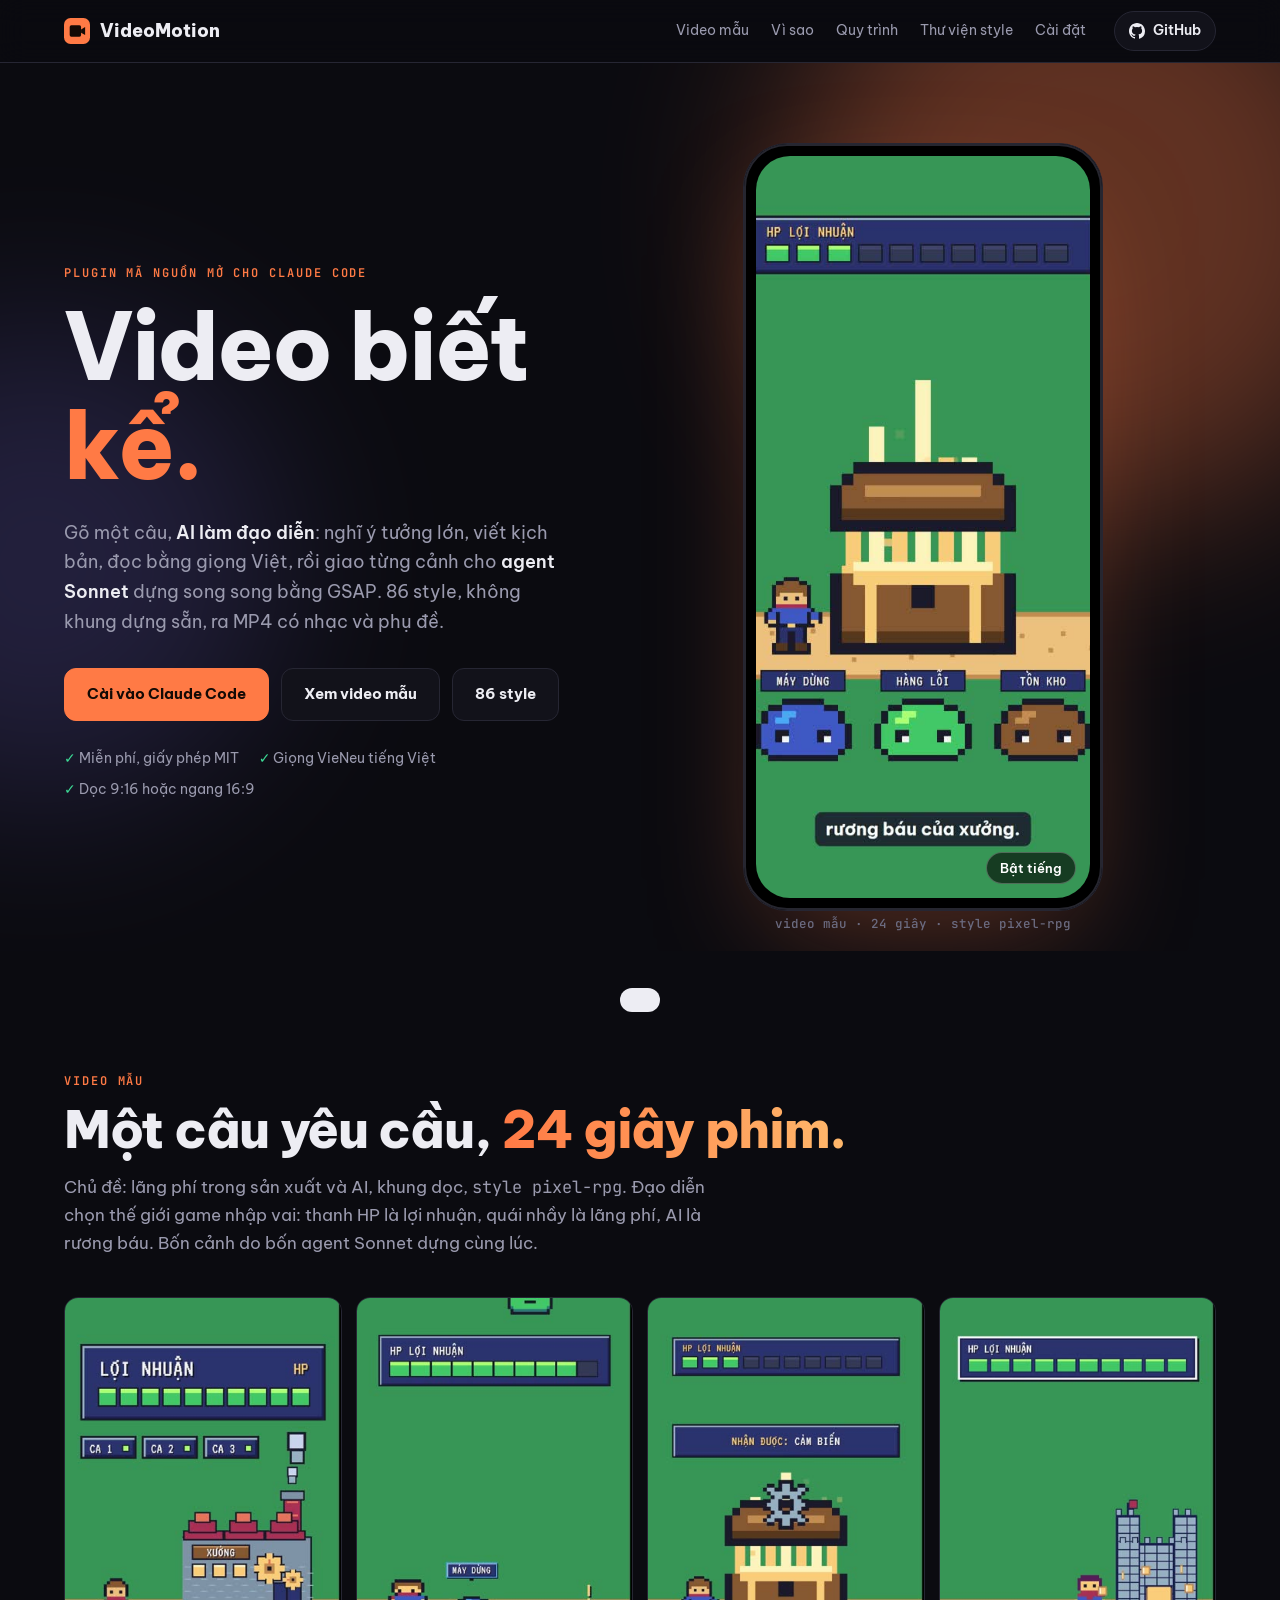
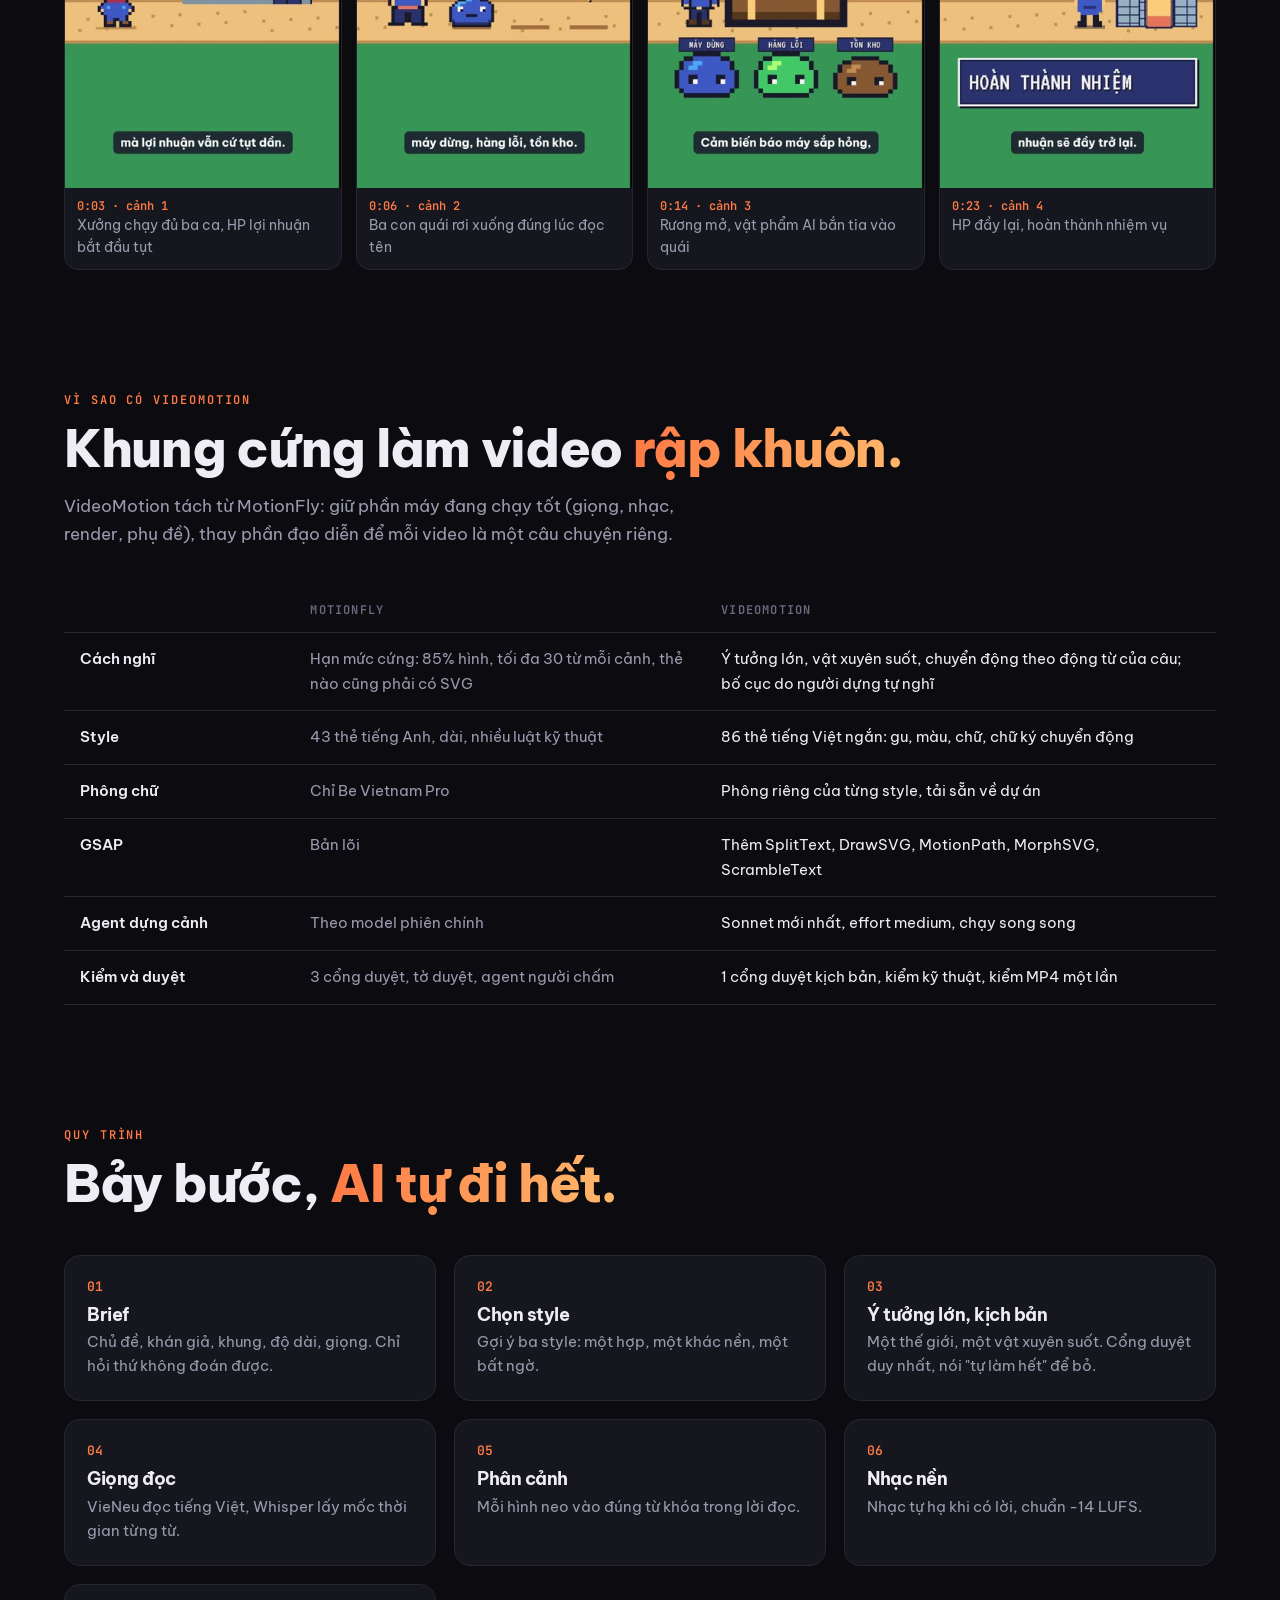
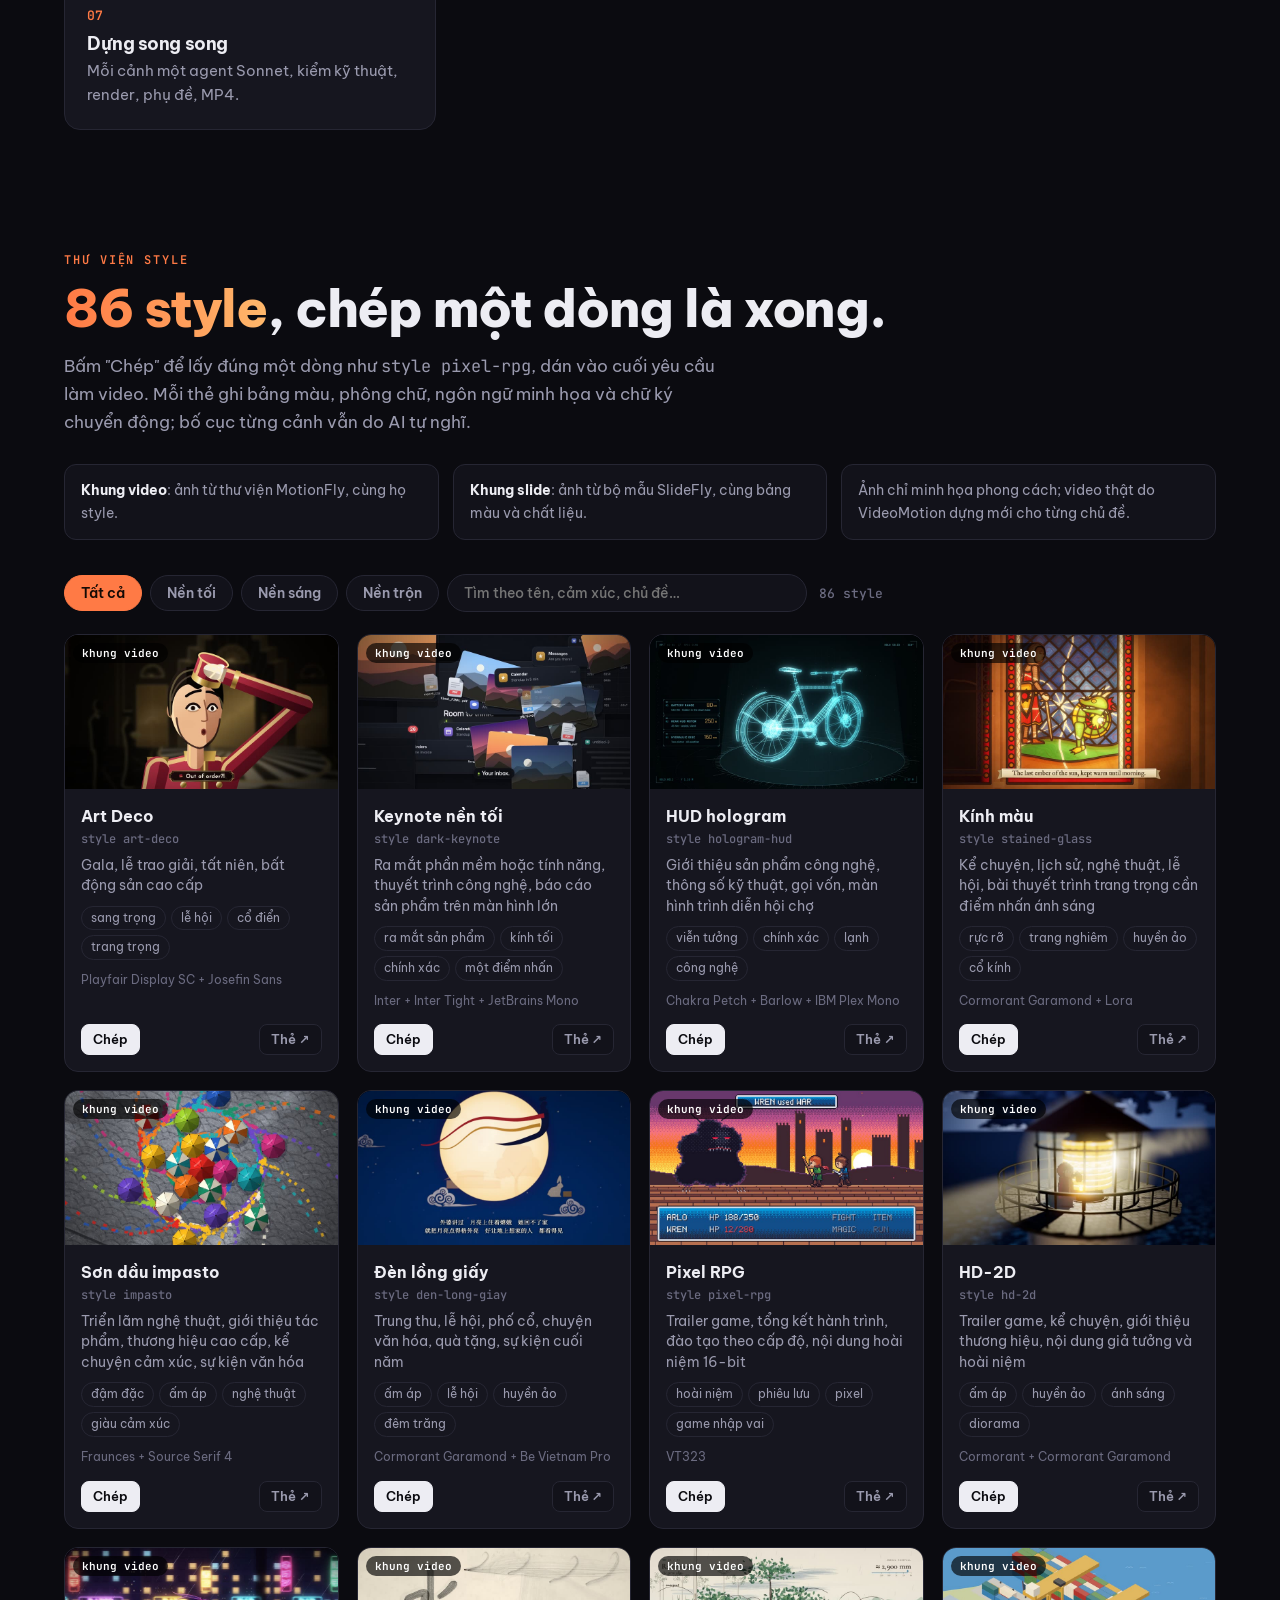
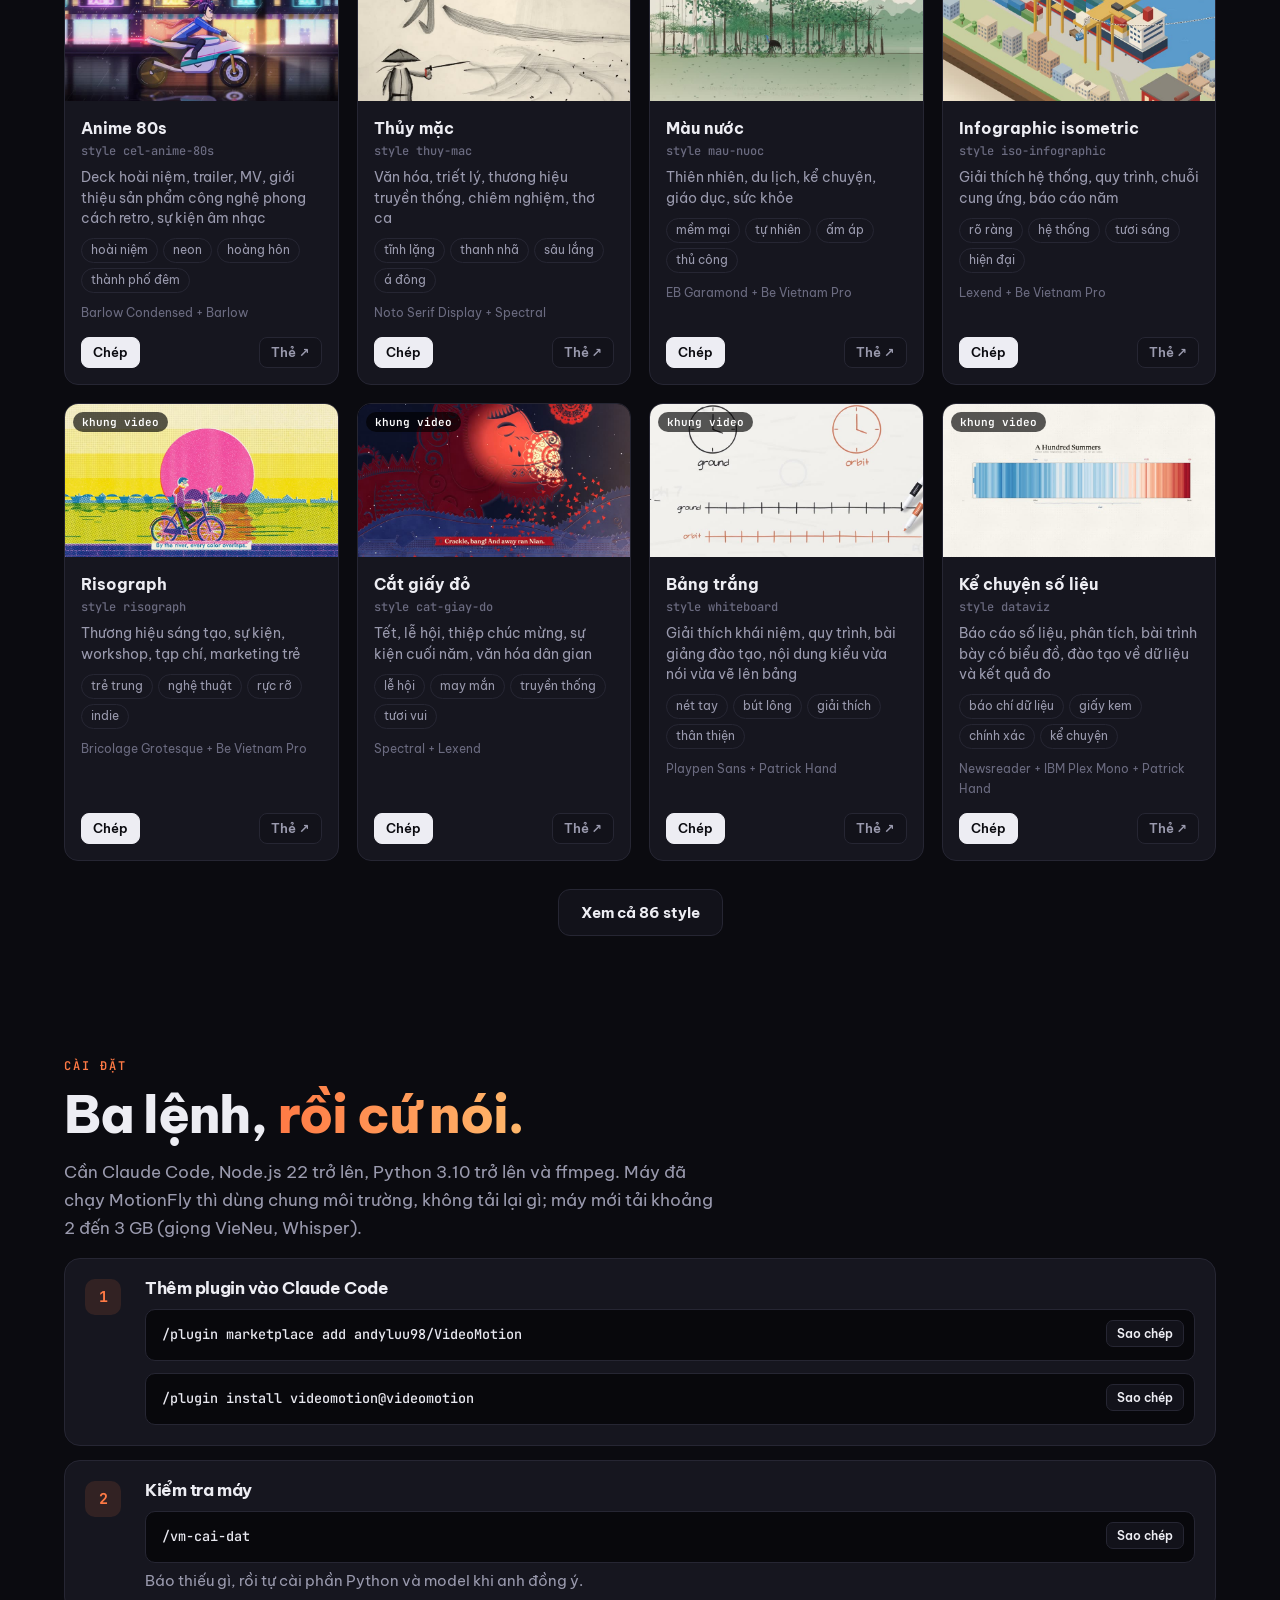
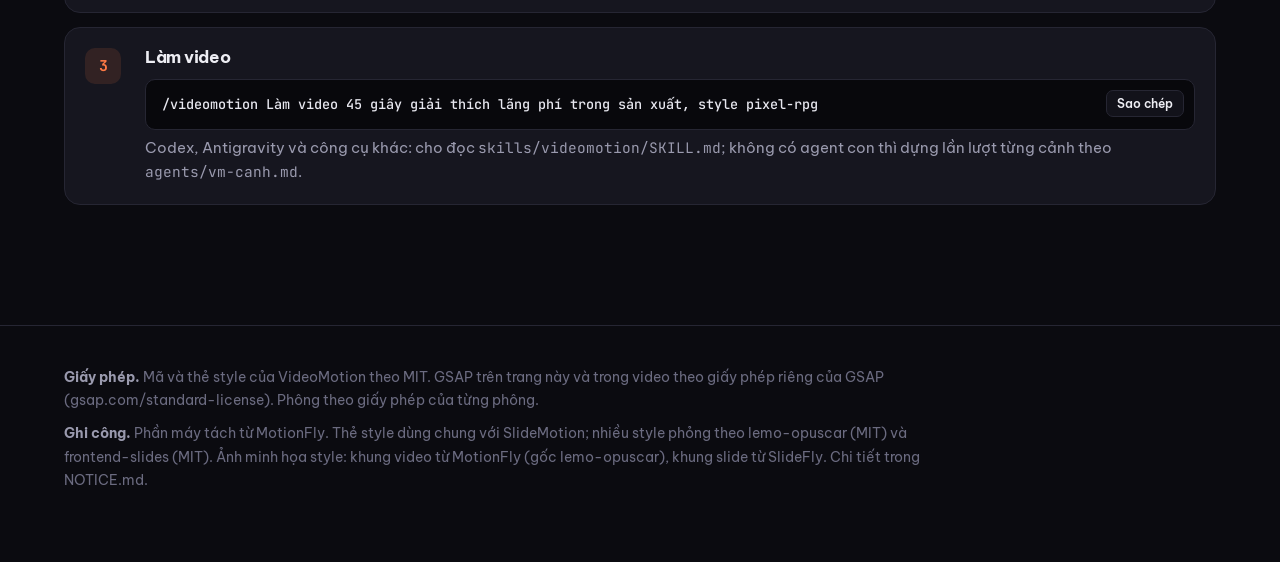
==== docs/index.html @ 75ac347d "Trang GitHub Pages: video mẫu, so sánh, quy trình, thư viện 86 style có ảnh minh họa và nút chép sty" ====
<!doctype html>
<html lang="vi">
<head>
<meta charset="utf-8">
<meta name="viewport" content="width=device-width,initial-scale=1">
<title>VideoMotion: video biết kể</title>
<meta name="description" content="Plugin Claude Code làm video tiếng Việt: AI làm đạo diễn, 86 style, agent Sonnet dựng từng cảnh song song bằng HyperFrames và GSAP. Không khung dựng sẵn.">
<meta property="og:image" content="https://andyluu98.github.io/VideoMotion/media/poster.jpg">
<link rel="icon" href="data:image/svg+xml,%3Csvg xmlns='http://www.w3.org/2000/svg' viewBox='0 0 32 32'%3E%3Crect width='32' height='32' rx='8' fill='%23FF7A45'/%3E%3Crect x='7' y='9' width='14' height='14' rx='2' fill='%23140A05'/%3E%3Cpath d='M21 14l5-3v10l-5-3z' fill='%23140A05'/%3E%3C/svg%3E">
<link rel="preconnect" href="https://fonts.googleapis.com"><link rel="preconnect" href="https://fonts.gstatic.com" crossorigin>
<link href="https://fonts.googleapis.com/css2?family=Be+Vietnam+Pro:wght@400;500;600;700;800&family=JetBrains+Mono:wght@500;600&display=swap" rel="stylesheet">
<link rel="stylesheet" href="site.css?v=1">
<link rel="stylesheet" href="gallery.css?v=1">
</head>
<body>
<nav><div class="wrap">
  <a class="logo" href="#"><svg viewBox="0 0 32 32"><rect width="32" height="32" rx="8" fill="#FF7A45"/><rect x="7" y="9" width="14" height="14" rx="2" fill="#140A05"/><path d="M21 14l5-3v10l-5-3z" fill="#140A05"/></svg>VideoMotion</a>
  <div class="links"><a href="#mau">Video mẫu</a><a href="#vi-sao">Vì sao</a><a href="#quy-trinh">Quy trình</a><a href="#style">Thư viện style</a><a href="#cai-dat">Cài đặt</a></div>
  <a class="gh" href="https://github.com/andyluu98/VideoMotion" target="_blank" rel="noopener"><svg width="16" height="16" viewBox="0 0 16 16" fill="currentColor"><path d="M8 0C3.58 0 0 3.58 0 8c0 3.54 2.29 6.53 5.47 7.59.4.07.55-.17.55-.38v-1.33c-2.23.48-2.7-1.07-2.7-1.07-.36-.92-.89-1.17-.89-1.17-.73-.5.06-.49.06-.49.8.06 1.23.83 1.23.83.72 1.22 1.87.87 2.33.66.07-.52.28-.87.5-1.07-1.78-.2-3.65-.89-3.65-3.95 0-.87.31-1.59.82-2.15-.08-.2-.36-1.02.08-2.12 0 0 .67-.21 2.2.82a7.6 7.6 0 0 1 4 0c1.53-1.04 2.2-.82 2.2-.82.44 1.1.16 1.92.08 2.12.51.56.82 1.27.82 2.15 0 3.07-1.87 3.75-3.65 3.95.29.25.54.73.54 1.48v2.2c0 .21.15.46.55.38A8 8 0 0 0 16 8c0-4.42-3.58-8-8-8z"/></svg>GitHub</a>
</div></nav>

<header class="hero">
  <div class="glow" style="width:620px;height:620px;right:-120px;top:-160px;background:#FF7A45"></div>
  <div class="glow" style="width:480px;height:480px;left:-200px;top:260px;background:#8B7CFF;opacity:.18"></div>
  <div class="wrap">
    <div>
      <p class="kick">Plugin mã nguồn mở cho Claude Code</p>
      <h1>Video biết <em>kể.</em></h1>
      <p class="lead">Gõ một câu, <b>AI làm đạo diễn</b>: nghĩ ý tưởng lớn, viết kịch bản, đọc bằng giọng Việt, rồi giao từng cảnh cho <b>agent Sonnet</b> dựng song song bằng GSAP. 86 style, không khung dựng sẵn, ra MP4 có nhạc và phụ đề.</p>
      <div class="cta"><a class="btn p" href="#cai-dat">Cài vào Claude Code</a><a class="btn" href="#mau">Xem video mẫu</a><a class="btn" href="#style">86 style</a></div>
      <div class="checks"><span>Miễn phí, giấy phép MIT</span><span>Giọng VieNeu tiếng Việt</span><span>Dọc 9:16 hoặc ngang 16:9</span></div>
    </div>
    <div class="phone">
      <video src="media/san-quai-lang-phi.mp4" poster="media/poster.jpg" autoplay muted loop playsinline preload="metadata"></video>
      <button type="button" class="snd">Bật tiếng</button>
      <p class="cap">video mẫu · 24 giây · style pixel-rpg</p>
    </div>
  </div>
</header>

<main class="wrap">
  <section id="mau">
    <p class="kick">Video mẫu</p>
    <h2>Một câu yêu cầu, <em>24 giây phim.</em></h2>
    <p class="sub">Chủ đề: lãng phí trong sản xuất và AI, khung dọc, <code>style pixel-rpg</code>. Đạo diễn chọn thế giới game nhập vai: thanh HP là lợi nhuận, quái nhầy là lãng phí, AI là rương báu. Bốn cảnh do bốn agent Sonnet dựng cùng lúc.</p>
    <div class="strip">
      <figure><img src="media/khung-3.0.jpg" alt="Cảnh 1: xưởng chạy ba ca" loading="lazy"><figcaption><b>0:03 · cảnh 1</b>Xưởng chạy đủ ba ca, HP lợi nhuận bắt đầu tụt</figcaption></figure>
      <figure><img src="media/khung-6.2.jpg" alt="Cảnh 2: quái lãng phí" loading="lazy"><figcaption><b>0:06 · cảnh 2</b>Ba con quái rơi xuống đúng lúc đọc tên</figcaption></figure>
      <figure><img src="media/khung-14.6.jpg" alt="Cảnh 3: rương báu AI" loading="lazy"><figcaption><b>0:14 · cảnh 3</b>Rương mở, vật phẩm AI bắn tia vào quái</figcaption></figure>
      <figure><img src="media/khung-23.5.jpg" alt="Cảnh 4: hoàn thành nhiệm vụ" loading="lazy"><figcaption><b>0:23 · cảnh 4</b>HP đầy lại, hoàn thành nhiệm vụ</figcaption></figure>
    </div>
  </section>

  <section id="vi-sao">
    <p class="kick">Vì sao có VideoMotion</p>
    <h2>Khung cứng làm video <em>rập khuôn.</em></h2>
    <p class="sub">VideoMotion tách từ MotionFly: giữ phần máy đang chạy tốt (giọng, nhạc, render, phụ đề), thay phần đạo diễn để mỗi video là một câu chuyện riêng.</p>
    <div class="tw"><table class="cmp">
      <tr><th></th><th>MotionFly</th><th>VideoMotion</th></tr>
      <tr><td>Cách nghĩ</td><td>Hạn mức cứng: 85% hình, tối đa 30 từ mỗi cảnh, thẻ nào cũng phải có SVG</td><td>Ý tưởng lớn, vật xuyên suốt, chuyển động theo động từ của câu; bố cục do người dựng tự nghĩ</td></tr>
      <tr><td>Style</td><td>43 thẻ tiếng Anh, dài, nhiều luật kỹ thuật</td><td>86 thẻ tiếng Việt ngắn: gu, màu, chữ, chữ ký chuyển động</td></tr>
      <tr><td>Phông chữ</td><td>Chỉ Be Vietnam Pro</td><td>Phông riêng của từng style, tải sẵn về dự án</td></tr>
      <tr><td>GSAP</td><td>Bản lõi</td><td>Thêm SplitText, DrawSVG, MotionPath, MorphSVG, ScrambleText</td></tr>
      <tr><td>Agent dựng cảnh</td><td>Theo model phiên chính</td><td>Sonnet mới nhất, effort medium, chạy song song</td></tr>
      <tr><td>Kiểm và duyệt</td><td>3 cổng duyệt, tờ duyệt, agent người chấm</td><td>1 cổng duyệt kịch bản, kiểm kỹ thuật, kiểm MP4 một lần</td></tr>
    </table></div>
  </section>

  <section id="quy-trinh">
    <p class="kick">Quy trình</p>
    <h2>Bảy bước, <em>AI tự đi hết.</em></h2>
    <div class="steps">
      <div class="step"><h3>Brief</h3><p>Chủ đề, khán giả, khung, độ dài, giọng. Chỉ hỏi thứ không đoán được.</p></div>
      <div class="step"><h3>Chọn style</h3><p>Gợi ý ba style: một hợp, một khác nền, một bất ngờ.</p></div>
      <div class="step"><h3>Ý tưởng lớn, kịch bản</h3><p>Một thế giới, một vật xuyên suốt. Cổng duyệt duy nhất, nói "tự làm hết" để bỏ.</p></div>
      <div class="step"><h3>Giọng đọc</h3><p>VieNeu đọc tiếng Việt, Whisper lấy mốc thời gian từng từ.</p></div>
      <div class="step"><h3>Phân cảnh</h3><p>Mỗi hình neo vào đúng từ khóa trong lời đọc.</p></div>
      <div class="step"><h3>Nhạc nền</h3><p>Nhạc tự hạ khi có lời, chuẩn -14 LUFS.</p></div>
      <div class="step"><h3>Dựng song song</h3><p>Mỗi cảnh một agent Sonnet, kiểm kỹ thuật, render, phụ đề, MP4.</p></div>
    </div>
  </section>

  <section id="style">
    <p class="kick">Thư viện style</p>
    <h2><em>86 style</em>, chép một dòng là xong.</h2>
    <p class="sub">Bấm "Chép" để lấy đúng một dòng như <code>style pixel-rpg</code>, dán vào cuối yêu cầu làm video. Mỗi thẻ ghi bảng màu, phông chữ, ngôn ngữ minh họa và chữ ký chuyển động; bố cục từng cảnh vẫn do AI tự nghĩ.</p>
    <div class="how"><div><b>Khung video</b>: ảnh từ thư viện MotionFly, cùng họ style.</div><div><b>Khung slide</b>: ảnh từ bộ mẫu SlideFly, cùng bảng màu và chất liệu.</div><div>Ảnh chỉ minh họa phong cách; video thật do VideoMotion dựng mới cho từng chủ đề.</div></div>
    <div class="filters"><span id="fb"></span><input id="q" type="search" placeholder="Tìm theo tên, cảm xúc, chủ đề…" aria-label="Tìm style"><span class="cnt" id="cnt"></span></div>
    <div class="gal" id="gal"></div>
    <div class="more" id="more"><button type="button" class="btn">Xem cả 86 style</button></div>
  </section>

  <section id="cai-dat">
    <p class="kick">Cài đặt</p>
    <h2>Ba lệnh, <em>rồi cứ nói.</em></h2>
    <p class="sub">Cần Claude Code, Node.js 22 trở lên, Python 3.10 trở lên và ffmpeg. Máy đã chạy MotionFly thì dùng chung môi trường, không tải lại gì; máy mới tải khoảng 2 đến 3 GB (giọng VieNeu, Whisper).</p>
    <div class="inst">
      <div class="i"><span class="n">1</span><div><h3>Thêm plugin vào Claude Code</h3>
        <div class="cmd">/plugin marketplace add andyluu98/VideoMotion</div>
        <div class="cmd">/plugin install videomotion@videomotion</div></div></div>
      <div class="i"><span class="n">2</span><div><h3>Kiểm tra máy</h3>
        <div class="cmd">/vm-cai-dat</div>
        <p>Báo thiếu gì, rồi tự cài phần Python và model khi anh đồng ý.</p></div></div>
      <div class="i"><span class="n">3</span><div><h3>Làm video</h3>
        <div class="cmd">/videomotion Làm video 45 giây giải thích lãng phí trong sản xuất, style pixel-rpg</div>
        <p>Codex, Antigravity và công cụ khác: cho đọc <code>skills/videomotion/SKILL.md</code>; không có agent con thì dựng lần lượt từng cảnh theo <code>agents/vm-canh.md</code>.</p></div></div>
    </div>
  </section>
</main>

<footer><div class="wrap">
  <p><b>Giấy phép.</b> Mã và thẻ style của VideoMotion theo MIT. GSAP trên trang này và trong video theo giấy phép riêng của GSAP (gsap.com/standard-license). Phông theo giấy phép của từng phông.</p>
  <p><b>Ghi công.</b> Phần máy tách từ MotionFly. Thẻ style dùng chung với SlideMotion; nhiều style phỏng theo lemo-opuscar (MIT) và frontend-slides (MIT). Ảnh minh họa style: khung video từ MotionFly (gốc lemo-opuscar), khung slide từ SlideFly. Chi tiết trong NOTICE.md.</p>
</div></footer>

<script src="styles.js?v=1"></script>
<script src="assets/gsap.min.js"></script>
<script src="assets/SplitText.min.js"></script>
<script src="assets/ScrambleTextPlugin.min.js"></script>
<script src="site.js?v=1"></script>
<script src="gallery.js?v=1"></script>
</body>
</html>
---- docs/site.css ----
/* SlideMotion landing: nền tối, một màu nhấn cam lửa, chữ Be Vietnam Pro */
:root{--bg:#0B0B10;--bg2:#12121A;--card:#16161F;--line:#262633;--fg:#EDEDF3;--mut:#9A9AAE;--dim:#6B6B80;--ac:#FF7A45;--ac2:#FFB86B;--vi:#8B7CFF;--ok:#3DDC97;--r:16px;--mono:'JetBrains Mono',monospace;--sans:'Be Vietnam Pro',system-ui,sans-serif}
*{box-sizing:border-box}
html{scroll-behavior:smooth;background:var(--bg)}
body{margin:0;background:var(--bg);color:var(--fg);font:400 16px/1.65 var(--sans);overflow-x:hidden;-webkit-font-smoothing:antialiased}
a{color:inherit;text-decoration:none}
code,pre{font-family:var(--mono)}
.wrap{max-width:1200px;margin:0 auto;padding:0 24px}
.kick{font:600 12px var(--mono);letter-spacing:.16em;text-transform:uppercase;color:var(--ac)}
h1,h2,h3{margin:0;letter-spacing:-.025em;line-height:1.08}
h2{font-size:clamp(32px,4.6vw,52px);font-weight:800;margin-top:12px}
h1 em{font-style:normal;color:var(--ac)}
h2 em{font-style:normal;background:linear-gradient(90deg,var(--ac),var(--ac2));-webkit-background-clip:text;background-clip:text;color:transparent}
.sub{color:var(--mut);max-width:660px;margin:16px 0 0;font-size:17px}
section{padding:110px 0 0}
.glow{position:absolute;pointer-events:none;border-radius:50%;filter:blur(90px);opacity:.35}
/* nav */
nav{position:sticky;top:0;z-index:20;background:rgba(11,11,16,.72);backdrop-filter:blur(14px);border-bottom:1px solid var(--line)}
nav .wrap{display:flex;align-items:center;gap:28px;height:62px}
.logo{display:flex;align-items:center;gap:10px;font-weight:800;font-size:18px}
.logo svg{width:26px;height:26px}
nav .links{display:flex;gap:22px;margin-left:auto;font-size:14px;color:var(--mut)}
nav .links a:hover{color:var(--fg)}
.gh{display:flex;align-items:center;gap:8px;padding:7px 14px;border:1px solid var(--line);border-radius:999px;font-size:14px;font-weight:600;background:var(--bg2)}
.gh:hover{border-color:var(--mut)}
/* hero */
.hero{position:relative;padding:80px 0 40px;overflow:hidden}
.hero .wrap{display:grid;grid-template-columns:1fr 1.15fr;gap:56px;align-items:center;position:relative}
h1{font-size:clamp(52px,7.4vw,92px);font-weight:800;margin-top:16px}
.lead{color:var(--mut);font-size:18px;margin:22px 0 0;max-width:520px}
.lead b{color:var(--fg);font-weight:600}
.cta{display:flex;flex-wrap:wrap;gap:12px;margin-top:32px}
.btn{color:var(--fg);font-family:var(--sans);cursor:pointer;display:inline-flex;align-items:center;gap:8px;padding:13px 22px;border-radius:12px;font-weight:700;font-size:15px;border:1px solid var(--line);background:var(--bg2);transition:transform .15s,border-color .15s,background .15s}
.btn:hover{transform:translateY(-2px);border-color:var(--mut)}
.btn.p{background:var(--ac);border-color:var(--ac);color:#140A05}
.btn.p:hover{background:#FF8C5C}
.checks{display:flex;flex-wrap:wrap;gap:8px 20px;margin-top:26px;font-size:14px;color:var(--mut)}
.checks span::before{content:"✓ ";color:var(--ok);font-weight:700}
/* điện thoại chiếu video mẫu */
.phone{justify-self:center;width:min(360px,80vw);aspect-ratio:9/19.2;border-radius:44px;background:#000;padding:12px;border:1px solid var(--line);box-shadow:0 40px 120px -30px rgba(255,122,69,.35),inset 0 0 0 2px #26262f;position:relative}
.phone video{width:100%;height:100%;object-fit:cover;border-radius:34px;display:block;background:#111}
.phone .snd{position:absolute;right:26px;bottom:26px;font:600 13px var(--sans);color:#fff;background:rgba(0,0,0,.6);border:1px solid rgba(255,255,255,.25);border-radius:999px;padding:7px 13px;cursor:pointer}
.phone .cap{position:absolute;left:0;right:0;bottom:-34px;text-align:center;font:500 12.5px var(--mono);color:var(--dim)}
.strip{display:grid;grid-template-columns:repeat(4,1fr);gap:14px;margin-top:40px}
.strip figure{margin:0;background:var(--card);border:1px solid var(--line);border-radius:14px;overflow:hidden}
.strip img{display:block;width:100%;aspect-ratio:9/16;object-fit:cover}
.strip figcaption{padding:10px 12px;font-size:13.5px;color:var(--mut)}
.strip figcaption b{color:var(--ac);font:600 12px var(--mono);display:block}
.cmp{width:100%;border-collapse:collapse;margin-top:40px;font-size:15px}
.cmp th,.cmp td{text-align:left;padding:14px 16px;border-bottom:1px solid var(--line);vertical-align:top}
.cmp th{font:600 12px var(--mono);letter-spacing:.1em;text-transform:uppercase;color:var(--dim)}
.cmp td:first-child{color:var(--fg);font-weight:600;width:20%}
.cmp td:nth-child(2){color:var(--mut)}
.cmp td:nth-child(3){color:var(--fg)}
.cmp tr:hover td{background:rgba(255,255,255,.02)}
.tw{overflow-x:auto}
/* so sánh */
.vs{display:grid;grid-template-columns:1fr 1fr;gap:20px;margin-top:44px}
.box{background:var(--card);border:1px solid var(--line);border-radius:var(--r);padding:26px}
.box h3{font-size:20px;font-weight:700}
.box ul{margin:14px 0 0;padding:0;list-style:none;color:var(--mut)}
.box li{padding:7px 0 7px 26px;position:relative;border-top:1px solid var(--line)}
.box li::before{content:"✕";position:absolute;left:2px;color:#E5484D;font-weight:700}
.box.good{border-color:rgba(255,122,69,.45);background:linear-gradient(180deg,rgba(255,122,69,.08),var(--card) 60%)}
.box.good li::before{content:"✓";color:var(--ok)}
.minis{display:grid;grid-template-columns:repeat(3,1fr);gap:8px;margin-top:18px}
.minis div{aspect-ratio:16/9;border-radius:6px;background:#22222D;position:relative;overflow:hidden}
.minis.same div::before{content:"";position:absolute;left:10%;top:16%;width:46%;height:10%;background:#3a3a48;border-radius:2px;box-shadow:0 14px 0 -2px #2f2f3c,0 24px 0 -2px #2f2f3c,0 34px 0 -2px #2f2f3c}
.minis.same div::after{content:"";position:absolute;right:10%;top:22%;width:26%;height:52%;background:#33333f;border-radius:3px}
.minis.diff img{width:100%;height:100%;object-fit:cover;display:block}
/* demo */
.demos{display:grid;grid-template-columns:repeat(3,1fr);gap:22px;margin-top:44px}
.demo{background:var(--card);border:1px solid var(--line);border-radius:var(--r);overflow:hidden;transition:transform .2s,border-color .2s}
.demo:hover{transform:translateY(-4px);border-color:var(--ac)}
.demo .bar{display:flex;gap:6px;padding:10px 12px;border-bottom:1px solid var(--line)}
.demo .bar i{width:9px;height:9px;border-radius:50%;background:#33333f}
.demo img{display:block;width:100%;aspect-ratio:16/9;object-fit:cover;background:#000}
.demo .d{padding:16px 18px 20px}
.demo h3{font-size:18px}
.demo p{color:var(--mut);font-size:14.5px;margin:8px 0 0}
.demo .go{display:inline-block;margin-top:12px;color:var(--ac);font-weight:600;font-size:14px}
/* quy trình */
.steps{display:grid;grid-template-columns:repeat(3,1fr);gap:18px;margin-top:44px;counter-reset:s}
.step{background:var(--card);border:1px solid var(--line);border-radius:var(--r);padding:22px;counter-increment:s;position:relative}
.step::before{content:"0" counter(s);font:600 13px var(--mono);color:var(--ac);display:block;margin-bottom:10px}
.step h3{font-size:18px}
.step p{color:var(--mut);font-size:14.5px;margin:6px 0 0}
/* chế độ */
.tabs{display:flex;gap:8px;margin-top:36px;flex-wrap:wrap}
.tabs button{font:600 14px var(--sans);color:var(--mut);background:var(--bg2);border:1px solid var(--line);border-radius:999px;padding:9px 18px;cursor:pointer}
.tabs button.on{color:#140A05;background:var(--ac);border-color:var(--ac)}
.mode{display:none;grid-template-columns:1.1fr 1fr;gap:30px;margin-top:20px;background:var(--card);border:1px solid var(--line);border-radius:var(--r);padding:28px}
.mode.on{display:grid}
.mode h3{font-size:24px}
.mode p{color:var(--mut)}
.mode ul{margin:0;padding:0;list-style:none}
.mode li{padding:9px 0;border-top:1px solid var(--line);color:var(--fg);font-size:15px}
.mode li b{color:var(--ac);font-family:var(--mono);font-weight:500;margin-right:10px}
/* cài đặt */
.os{display:flex;gap:6px;margin-top:30px}
.os button{font:600 13px var(--sans);color:var(--mut);background:transparent;border:1px solid var(--line);border-radius:8px;padding:7px 14px;cursor:pointer}
.os button.on{color:var(--fg);background:var(--bg2);border-color:var(--mut)}
.inst{display:grid;gap:14px;margin-top:16px}
.inst .i{display:grid;grid-template-columns:44px 1fr;gap:16px;background:var(--card);border:1px solid var(--line);border-radius:var(--r);padding:20px}
.inst .n{width:36px;height:36px;border-radius:10px;background:rgba(255,122,69,.12);color:var(--ac);display:grid;place-items:center;font:700 15px var(--mono)}
.inst h3{font-size:17px}
.inst p{color:var(--mut);font-size:14.5px;margin:6px 0 0}
.cmd{position:relative;margin-top:12px;background:#08080C;border:1px solid var(--line);border-radius:10px;padding:14px 92px 14px 16px;font:500 13.5px/1.6 var(--mono);color:#E8E8F0;white-space:pre-wrap;word-break:break-all}
.cmd .cp{position:absolute;right:10px;top:10px;font:600 12px var(--sans);background:var(--bg2);color:var(--fg);border:1px solid var(--line);border-radius:7px;padding:5px 10px;cursor:pointer}
[data-os="win"] .mac,[data-os="mac"] .win{display:none}
footer{margin-top:120px;border-top:1px solid var(--line);padding:40px 0 60px;color:var(--dim);font-size:14px}
footer p{margin:0 0 10px;max-width:880px}
footer b{color:var(--mut)}
.toast{position:fixed;left:50%;bottom:28px;transform:translate(-50%,140px);background:var(--fg);color:var(--bg);padding:12px 20px;border-radius:12px;font-weight:600;font-size:14.5px;transition:transform .3s;z-index:50;max-width:90vw}
.toast.on{transform:translate(-50%,0)}
.rv{opacity:0;transform:translateY(24px)}
.seek .rv{opacity:1!important;transform:none!important}
.hero .wrap>*,.vs>*,.mode>*,.inst .i>*{min-width:0}
@media (max-width:960px){.strip{grid-template-columns:1fr 1fr}.hero .wrap,.vs,.mode{grid-template-columns:minmax(0,1fr)}.demos,.steps{grid-template-columns:1fr 1fr}nav .links{display:none}}
@media (max-width:620px){.demos,.steps{grid-template-columns:1fr}section{padding-top:80px}}
@media (prefers-reduced-motion:reduce){.rv{opacity:1;transform:none}}
---- docs/gallery.css ----
/* thư viện style: thẻ có ảnh slide mẫu, rê chuột đổi ảnh thứ hai */
.filters{display:flex;flex-wrap:wrap;align-items:center;gap:8px;margin-top:34px}
.filters button{font:600 13.5px var(--sans);color:var(--mut);background:var(--bg2);border:1px solid var(--line);border-radius:999px;padding:8px 16px;cursor:pointer}
.filters button.on{color:#140A05;background:var(--ac);border-color:var(--ac)}
.filters input{flex:1;min-width:220px;max-width:360px;font:500 14px var(--sans);color:var(--fg);background:var(--bg2);border:1px solid var(--line);border-radius:999px;padding:9px 16px;outline:none}
.filters input:focus{border-color:var(--ac)}
.filters .cnt{font:500 13px var(--mono);color:var(--dim);margin-left:4px}
.gal{display:grid;grid-template-columns:repeat(4,1fr);gap:18px;margin-top:22px}
.st{background:var(--card);border:1px solid var(--line);border-radius:14px;overflow:hidden;display:flex;flex-direction:column;transition:transform .2s,border-color .2s}
.st:hover{transform:translateY(-3px);border-color:#3c3c4e}
.st .th{position:relative;display:block;aspect-ratio:16/9;background:#000;overflow:hidden}
.st .th img{position:absolute;inset:0;width:100%;height:100%;object-fit:cover;transition:opacity .35s,transform .6s}
.st .th img.alt{opacity:0}
.st:hover .th img.alt{opacity:1}
.st:hover .th img{transform:scale(1.03)}
.st .th .play{position:absolute;right:8px;bottom:8px;font:600 11px var(--sans);background:rgba(0,0,0,.65);color:#fff;padding:4px 9px;border-radius:999px;opacity:0;transition:opacity .2s}
.st:hover .th .play{opacity:1}
.st .b{padding:14px 16px 16px;display:flex;flex-direction:column;flex:1}
.st .n{font-weight:700;font-size:16px}
.st .n small{color:var(--dim);font-weight:500;margin-right:6px}
.st .s{font:500 12px var(--mono);color:var(--dim);margin-top:2px}
.st .md{font-size:13.5px;color:var(--mut);margin-top:8px;line-height:1.5}
.st .tg{display:flex;flex-wrap:wrap;gap:5px;margin-top:10px}
.st .tg span{font-size:11.5px;color:var(--mut);border:1px solid var(--line);border-radius:999px;padding:2px 9px}
.st .f{font-size:12px;color:var(--dim);margin-top:10px}
.st .act{display:flex;gap:6px;margin-top:auto;padding-top:14px}
.st .act button,.st .act a{font:600 12.5px var(--sans);padding:7px 11px;border:1px solid var(--line);border-radius:8px;background:var(--bg2);color:var(--fg);cursor:pointer;line-height:1.2}
.st .act button.p{background:var(--fg);color:var(--bg);border-color:var(--fg)}
.st .act button:hover,.st .act a:hover{border-color:var(--ac)}
.st .act a{margin-left:auto;color:var(--mut)}
.more{display:flex;justify-content:center;margin-top:28px}
.how{display:grid;grid-template-columns:repeat(3,1fr);gap:14px;margin-top:28px}
.how div{background:var(--bg2);border:1px solid var(--line);border-radius:12px;padding:14px 16px;font-size:14px;color:var(--mut)}
.how b{color:var(--fg)}
@media (max-width:1100px){.gal{grid-template-columns:repeat(3,1fr)}}
@media (max-width:820px){.gal,.how{grid-template-columns:1fr 1fr}}
@media (max-width:560px){.gal,.how{grid-template-columns:1fr}}
.st .th .src{position:absolute;left:8px;top:8px;font:600 11px var(--mono);background:rgba(0,0,0,.65);color:#fff;padding:3px 9px;border-radius:999px}
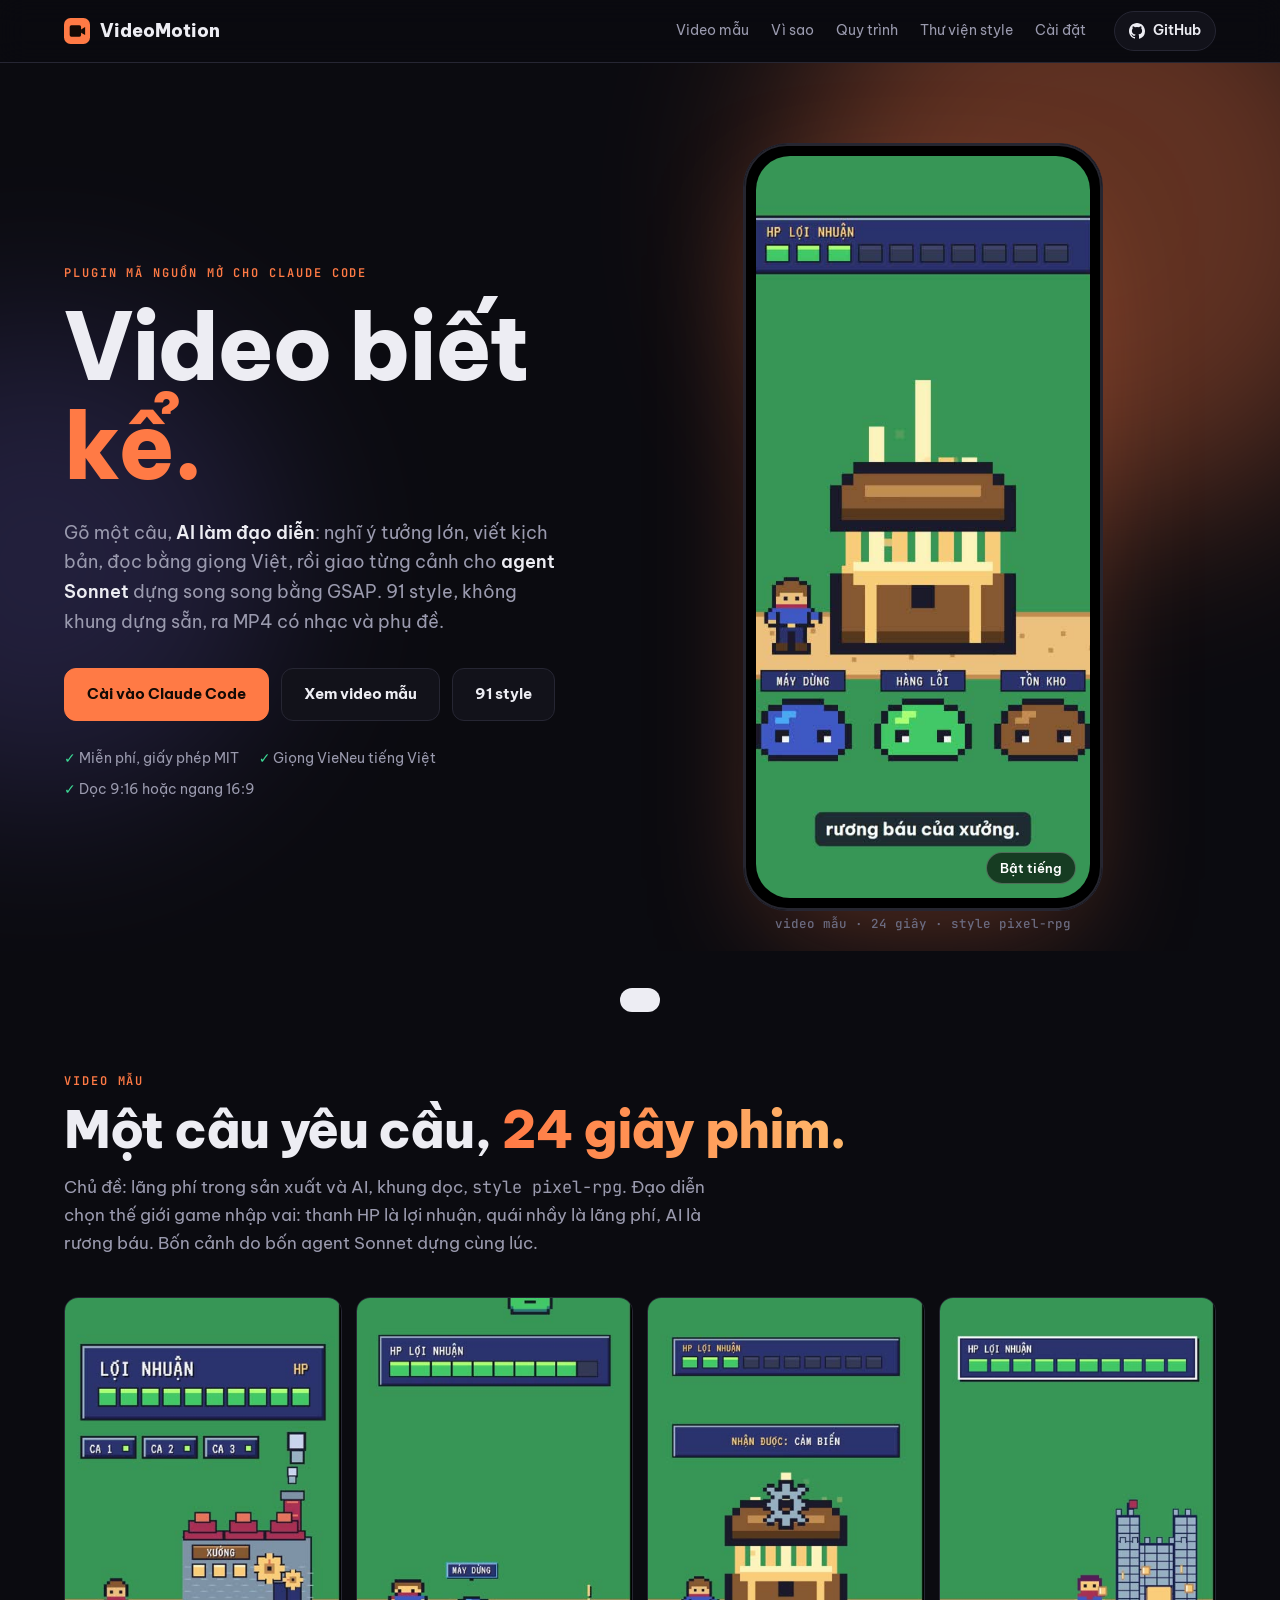
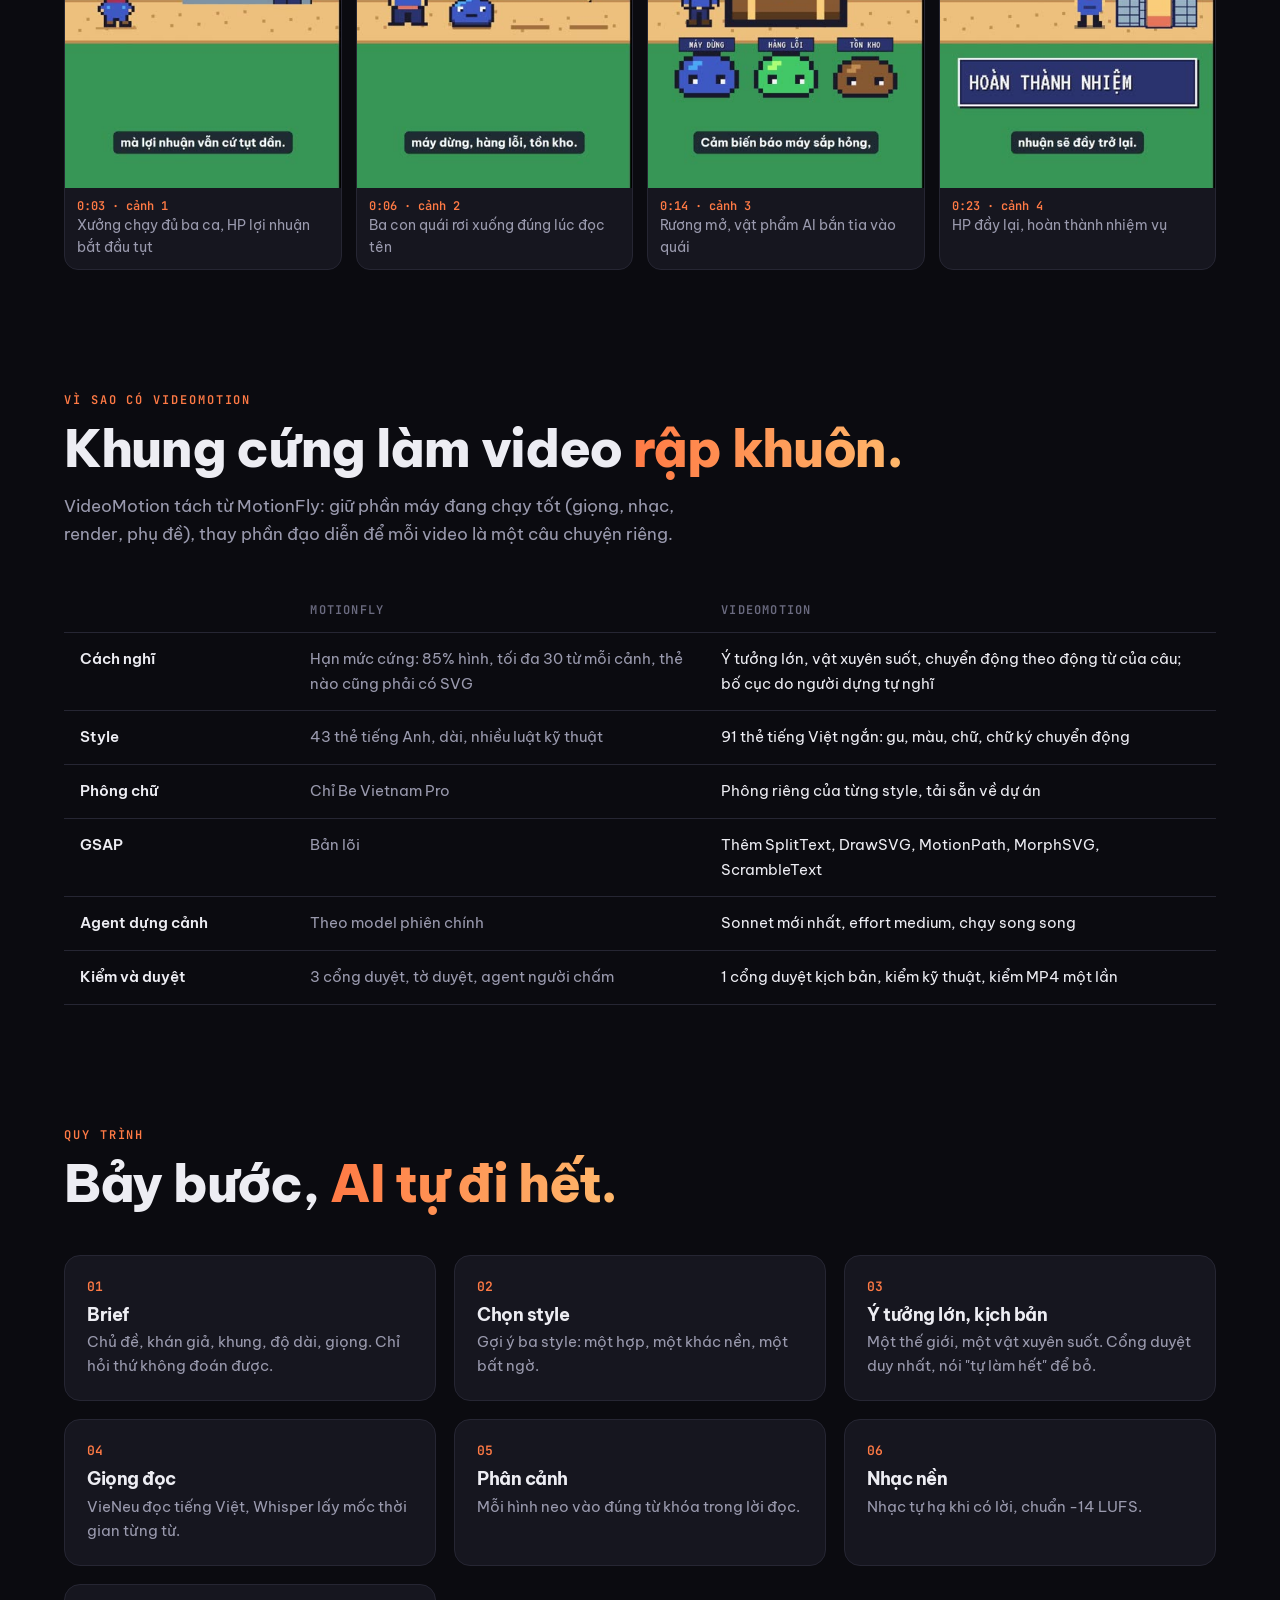
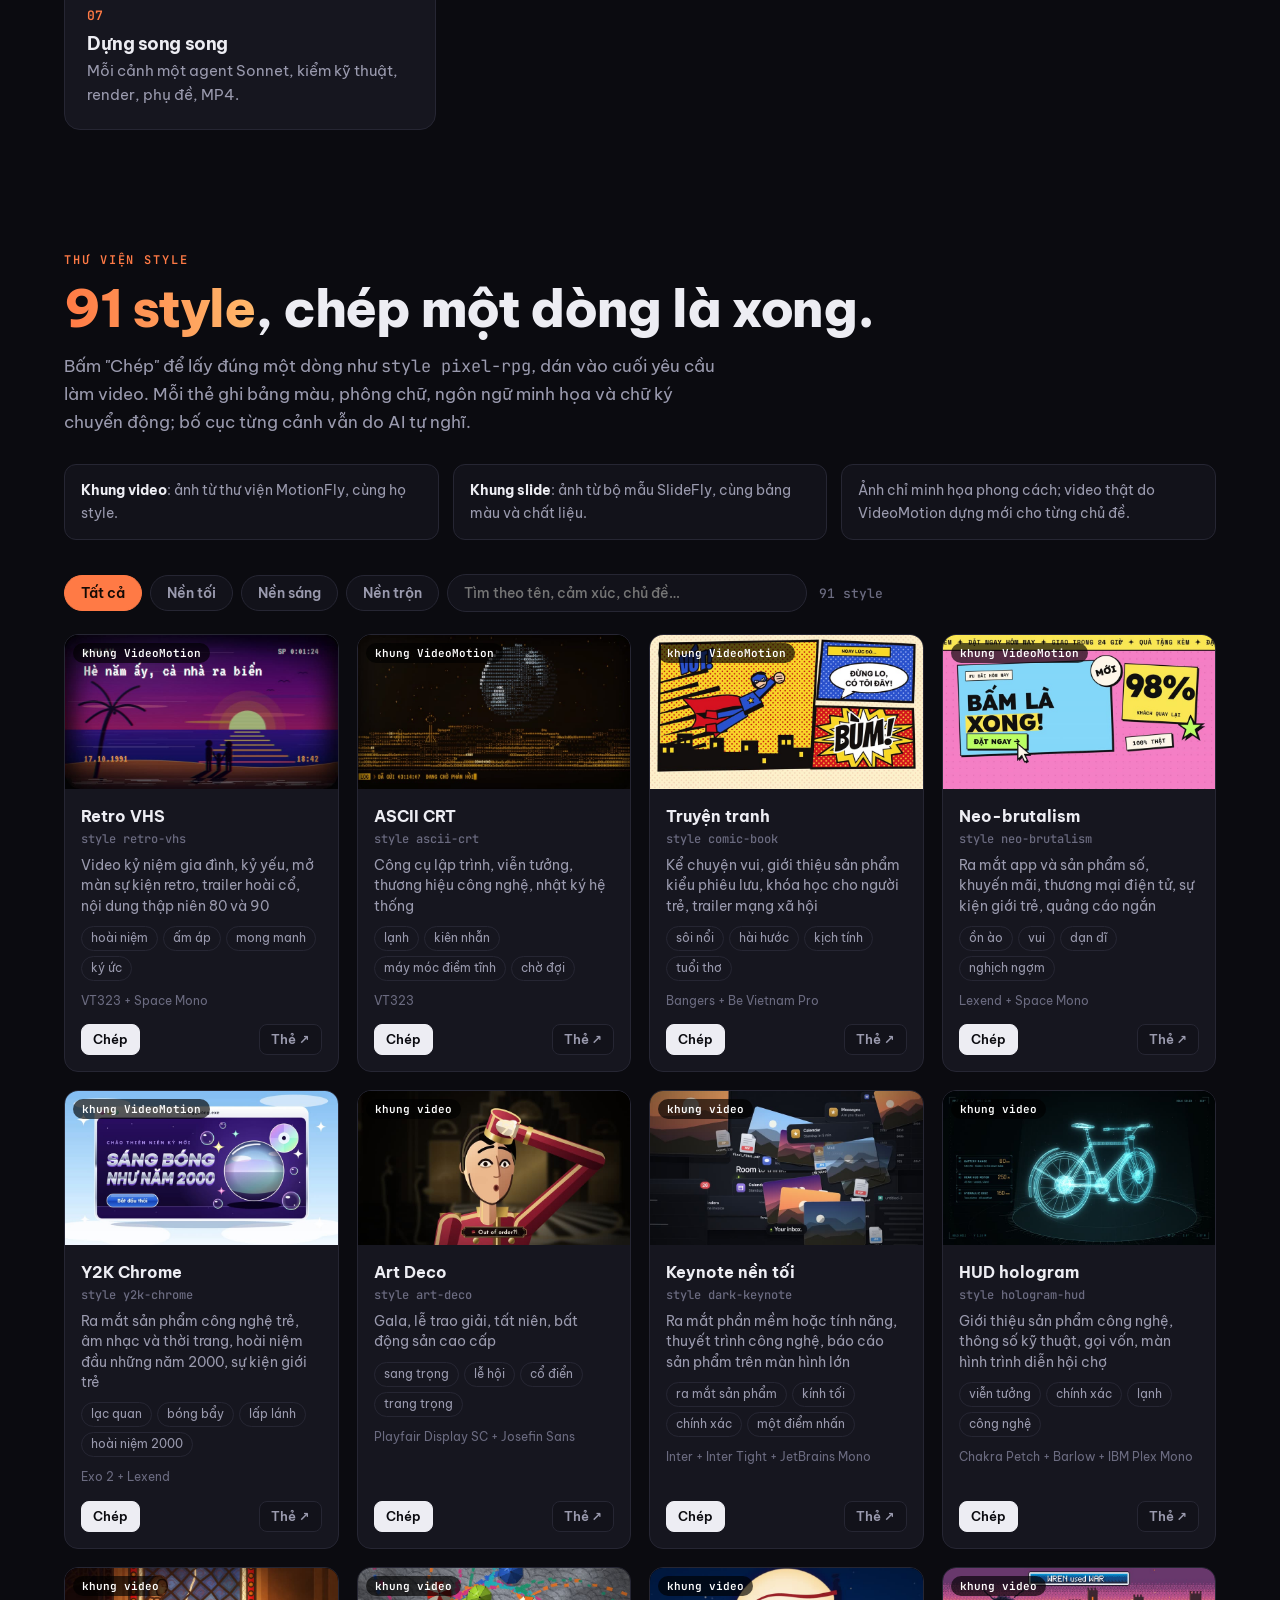
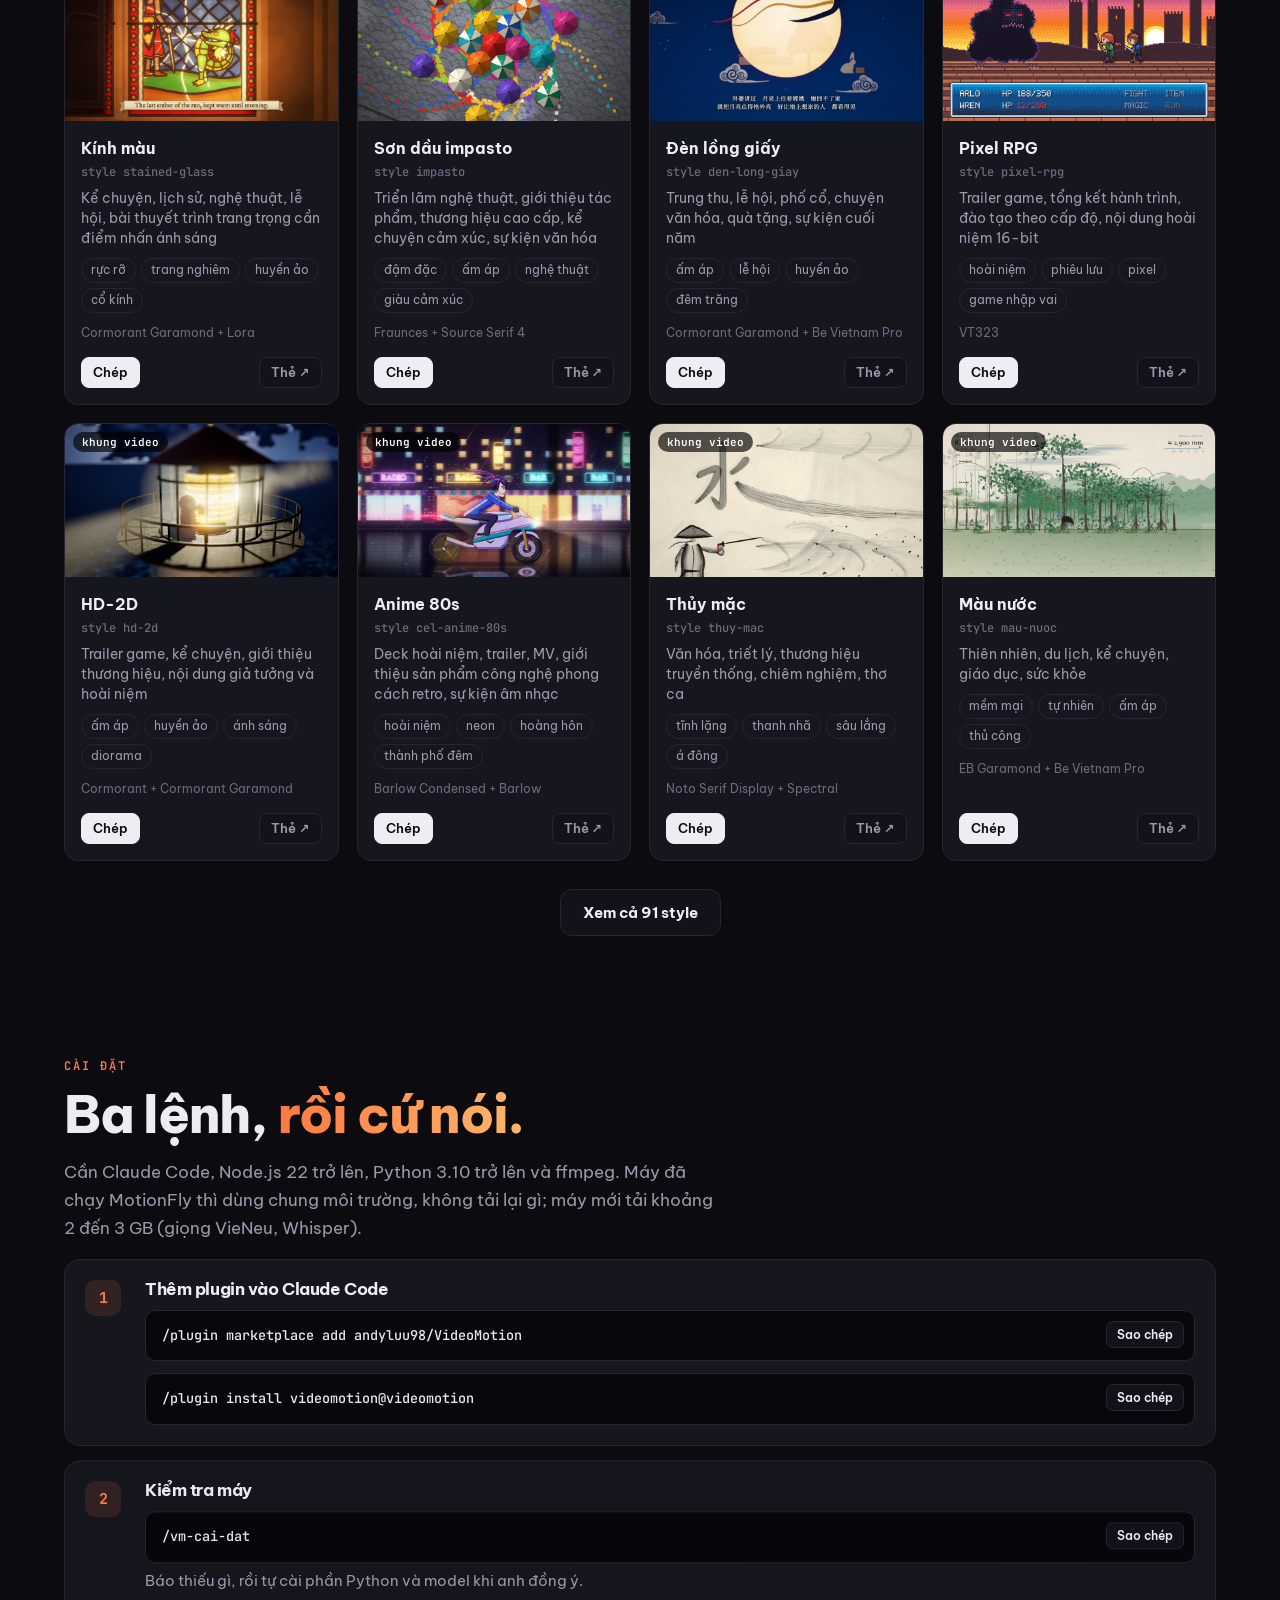
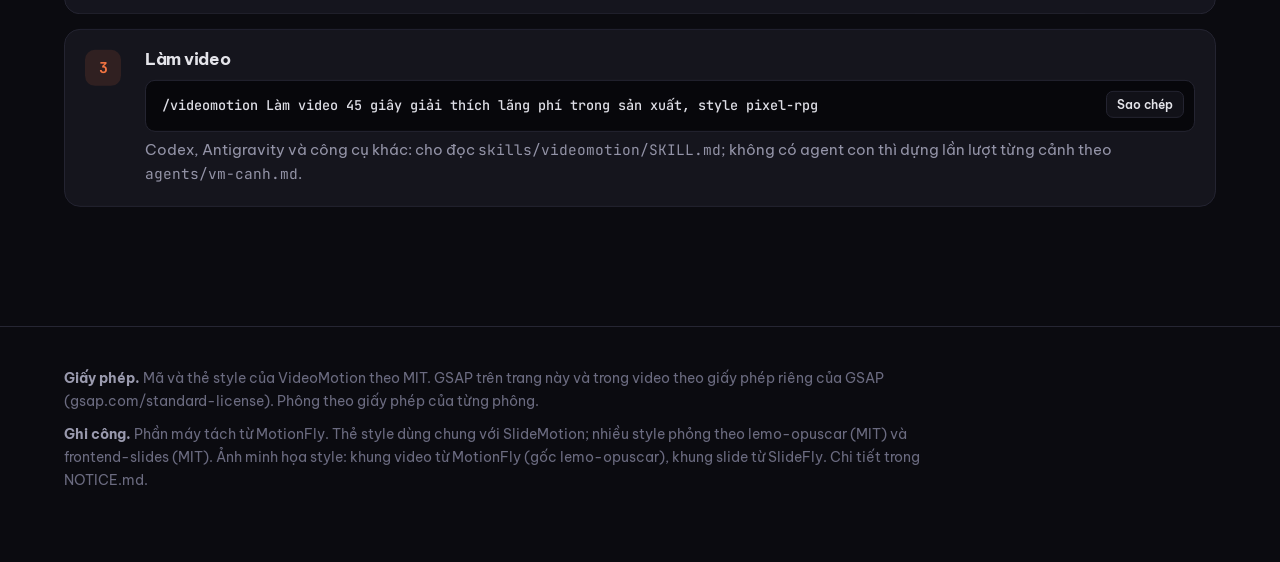
==== commit 384e9f1f: "Thêm 5 style (y2k-chrome, retro-vhs, comic-book, ascii-crt, neo-brutalism) có ảnh dựng bằng VideoMot" ====
--- a/docs/index.html
+++ b/docs/index.html
@@ -4,7 +4,7 @@
 <meta charset="utf-8">
 <meta name="viewport" content="width=device-width,initial-scale=1">
 <title>VideoMotion: video biết kể</title>
-<meta name="description" content="Plugin Claude Code làm video tiếng Việt: AI làm đạo diễn, 86 style, agent Sonnet dựng từng cảnh song song bằng HyperFrames và GSAP. Không khung dựng sẵn.">
+<meta name="description" content="Plugin Claude Code làm video tiếng Việt: AI làm đạo diễn, 91 style, agent Sonnet dựng từng cảnh song song bằng HyperFrames và GSAP. Không khung dựng sẵn.">
 <meta property="og:image" content="https://andyluu98.github.io/VideoMotion/media/poster.jpg">
 <link rel="icon" href="data:image/svg+xml,%3Csvg xmlns='http://www.w3.org/2000/svg' viewBox='0 0 32 32'%3E%3Crect width='32' height='32' rx='8' fill='%23FF7A45'/%3E%3Crect x='7' y='9' width='14' height='14' rx='2' fill='%23140A05'/%3E%3Cpath d='M21 14l5-3v10l-5-3z' fill='%23140A05'/%3E%3C/svg%3E">
 <link rel="preconnect" href="https://fonts.googleapis.com"><link rel="preconnect" href="https://fonts.gstatic.com" crossorigin>
@@ -26,8 +26,8 @@
     <div>
       <p class="kick">Plugin mã nguồn mở cho Claude Code</p>
       <h1>Video biết <em>kể.</em></h1>
-      <p class="lead">Gõ một câu, <b>AI làm đạo diễn</b>: nghĩ ý tưởng lớn, viết kịch bản, đọc bằng giọng Việt, rồi giao từng cảnh cho <b>agent Sonnet</b> dựng song song bằng GSAP. 86 style, không khung dựng sẵn, ra MP4 có nhạc và phụ đề.</p>
-      <div class="cta"><a class="btn p" href="#cai-dat">Cài vào Claude Code</a><a class="btn" href="#mau">Xem video mẫu</a><a class="btn" href="#style">86 style</a></div>
+      <p class="lead">Gõ một câu, <b>AI làm đạo diễn</b>: nghĩ ý tưởng lớn, viết kịch bản, đọc bằng giọng Việt, rồi giao từng cảnh cho <b>agent Sonnet</b> dựng song song bằng GSAP. 91 style, không khung dựng sẵn, ra MP4 có nhạc và phụ đề.</p>
+      <div class="cta"><a class="btn p" href="#cai-dat">Cài vào Claude Code</a><a class="btn" href="#mau">Xem video mẫu</a><a class="btn" href="#style">91 style</a></div>
       <div class="checks"><span>Miễn phí, giấy phép MIT</span><span>Giọng VieNeu tiếng Việt</span><span>Dọc 9:16 hoặc ngang 16:9</span></div>
     </div>
     <div class="phone">
@@ -58,7 +58,7 @@
     <div class="tw"><table class="cmp">
       <tr><th></th><th>MotionFly</th><th>VideoMotion</th></tr>
       <tr><td>Cách nghĩ</td><td>Hạn mức cứng: 85% hình, tối đa 30 từ mỗi cảnh, thẻ nào cũng phải có SVG</td><td>Ý tưởng lớn, vật xuyên suốt, chuyển động theo động từ của câu; bố cục do người dựng tự nghĩ</td></tr>
-      <tr><td>Style</td><td>43 thẻ tiếng Anh, dài, nhiều luật kỹ thuật</td><td>86 thẻ tiếng Việt ngắn: gu, màu, chữ, chữ ký chuyển động</td></tr>
+      <tr><td>Style</td><td>43 thẻ tiếng Anh, dài, nhiều luật kỹ thuật</td><td>91 thẻ tiếng Việt ngắn: gu, màu, chữ, chữ ký chuyển động</td></tr>
       <tr><td>Phông chữ</td><td>Chỉ Be Vietnam Pro</td><td>Phông riêng của từng style, tải sẵn về dự án</td></tr>
       <tr><td>GSAP</td><td>Bản lõi</td><td>Thêm SplitText, DrawSVG, MotionPath, MorphSVG, ScrambleText</td></tr>
       <tr><td>Agent dựng cảnh</td><td>Theo model phiên chính</td><td>Sonnet mới nhất, effort medium, chạy song song</td></tr>
@@ -82,12 +82,12 @@
 
   <section id="style">
     <p class="kick">Thư viện style</p>
-    <h2><em>86 style</em>, chép một dòng là xong.</h2>
+    <h2><em>91 style</em>, chép một dòng là xong.</h2>
     <p class="sub">Bấm "Chép" để lấy đúng một dòng như <code>style pixel-rpg</code>, dán vào cuối yêu cầu làm video. Mỗi thẻ ghi bảng màu, phông chữ, ngôn ngữ minh họa và chữ ký chuyển động; bố cục từng cảnh vẫn do AI tự nghĩ.</p>
     <div class="how"><div><b>Khung video</b>: ảnh từ thư viện MotionFly, cùng họ style.</div><div><b>Khung slide</b>: ảnh từ bộ mẫu SlideFly, cùng bảng màu và chất liệu.</div><div>Ảnh chỉ minh họa phong cách; video thật do VideoMotion dựng mới cho từng chủ đề.</div></div>
     <div class="filters"><span id="fb"></span><input id="q" type="search" placeholder="Tìm theo tên, cảm xúc, chủ đề…" aria-label="Tìm style"><span class="cnt" id="cnt"></span></div>
     <div class="gal" id="gal"></div>
-    <div class="more" id="more"><button type="button" class="btn">Xem cả 86 style</button></div>
+    <div class="more" id="more"><button type="button" class="btn">Xem cả 91 style</button></div>
   </section>
 
   <section id="cai-dat">
@@ -113,11 +113,11 @@
   <p><b>Ghi công.</b> Phần máy tách từ MotionFly. Thẻ style dùng chung với SlideMotion; nhiều style phỏng theo lemo-opuscar (MIT) và frontend-slides (MIT). Ảnh minh họa style: khung video từ MotionFly (gốc lemo-opuscar), khung slide từ SlideFly. Chi tiết trong NOTICE.md.</p>
 </div></footer>
 
-<script src="styles.js?v=1"></script>
+<script src="styles.js?v=2"></script>
 <script src="assets/gsap.min.js"></script>
 <script src="assets/SplitText.min.js"></script>
 <script src="assets/ScrambleTextPlugin.min.js"></script>
 <script src="site.js?v=1"></script>
-<script src="gallery.js?v=1"></script>
+<script src="gallery.js?v=2"></script>
 </body>
 </html>
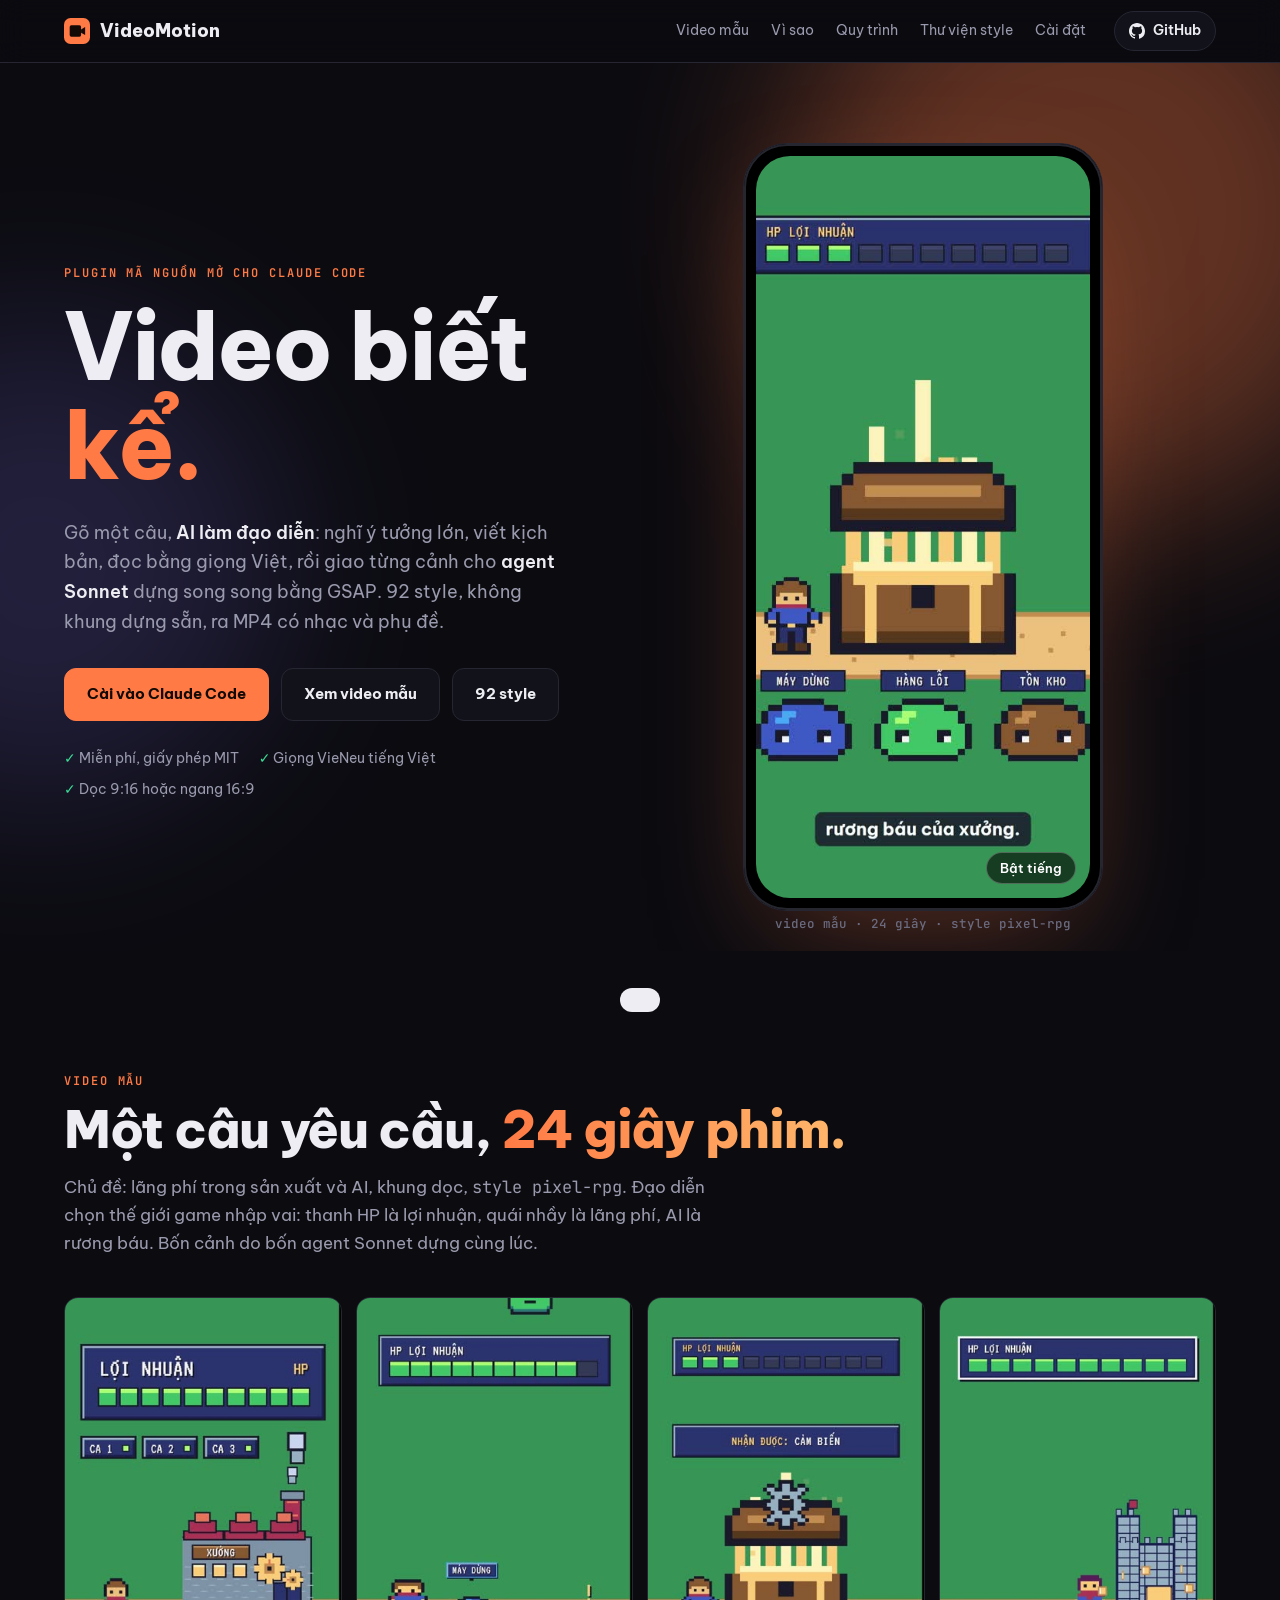
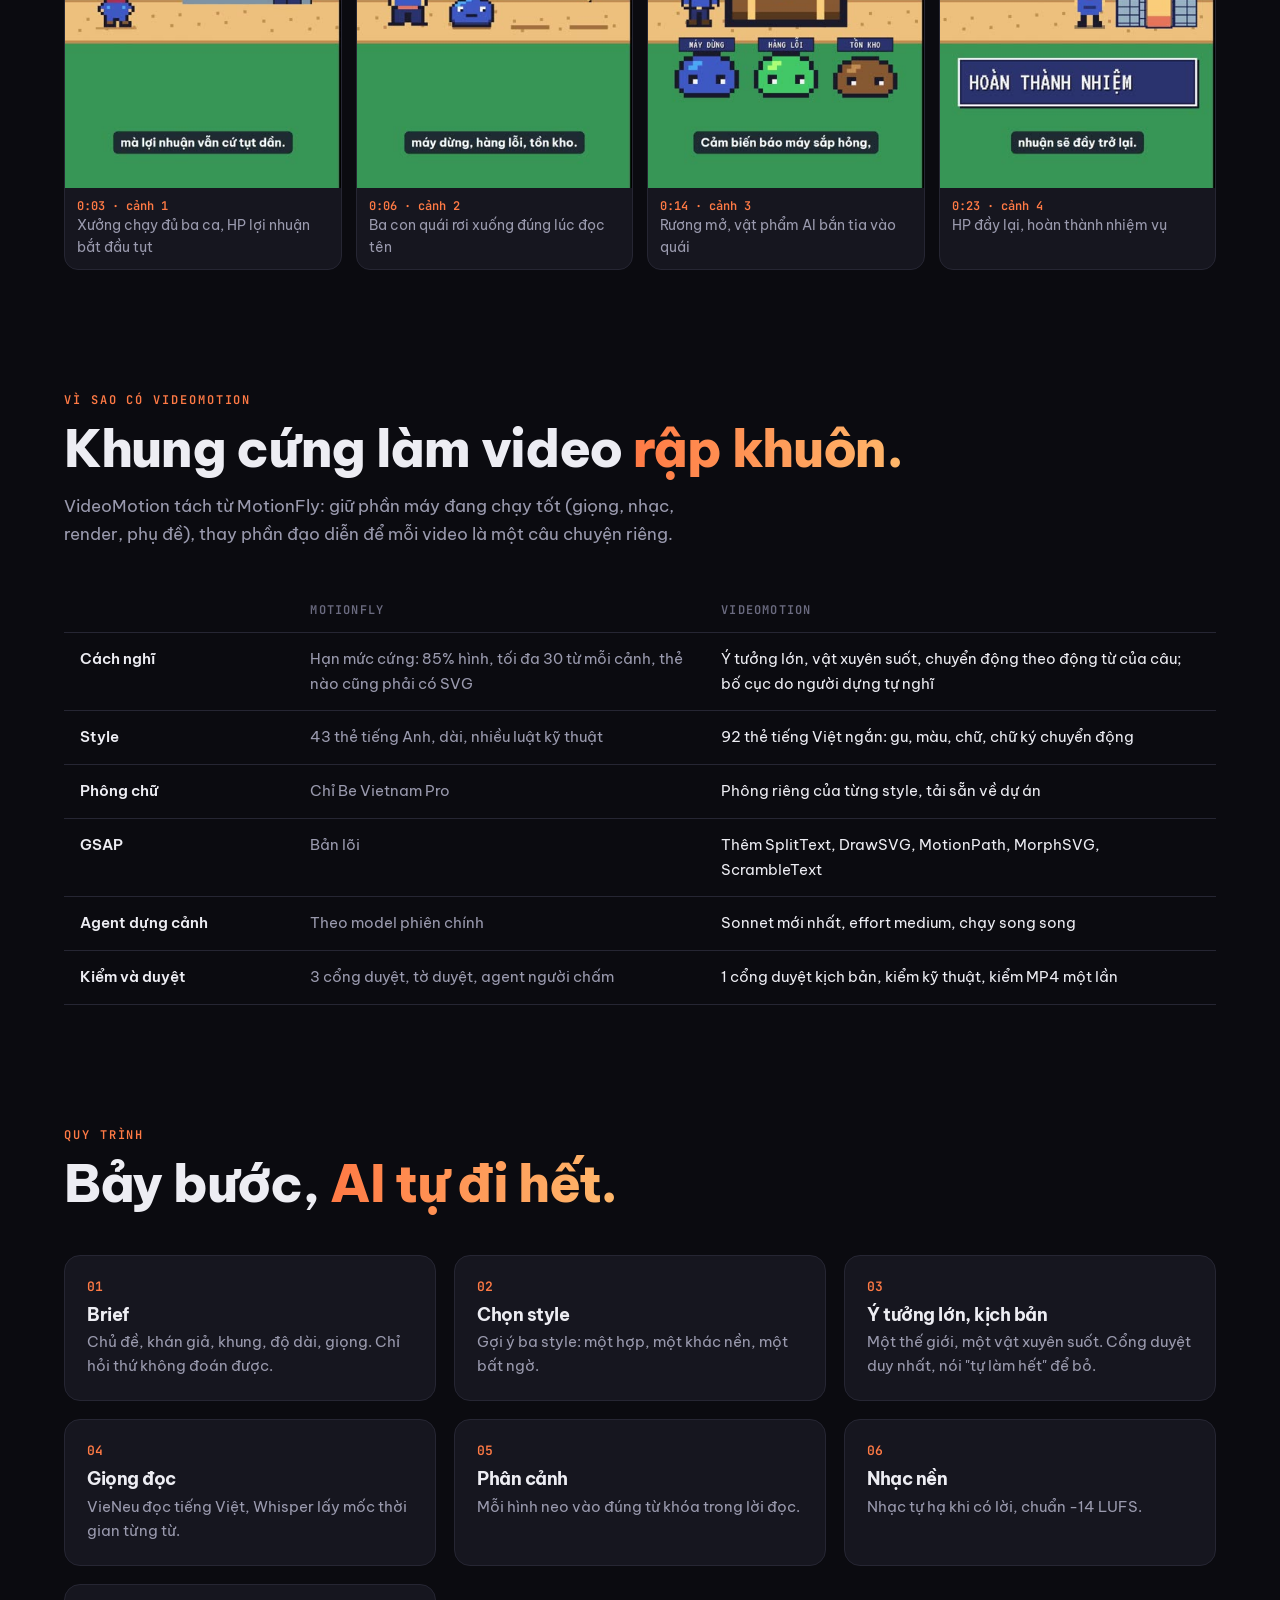
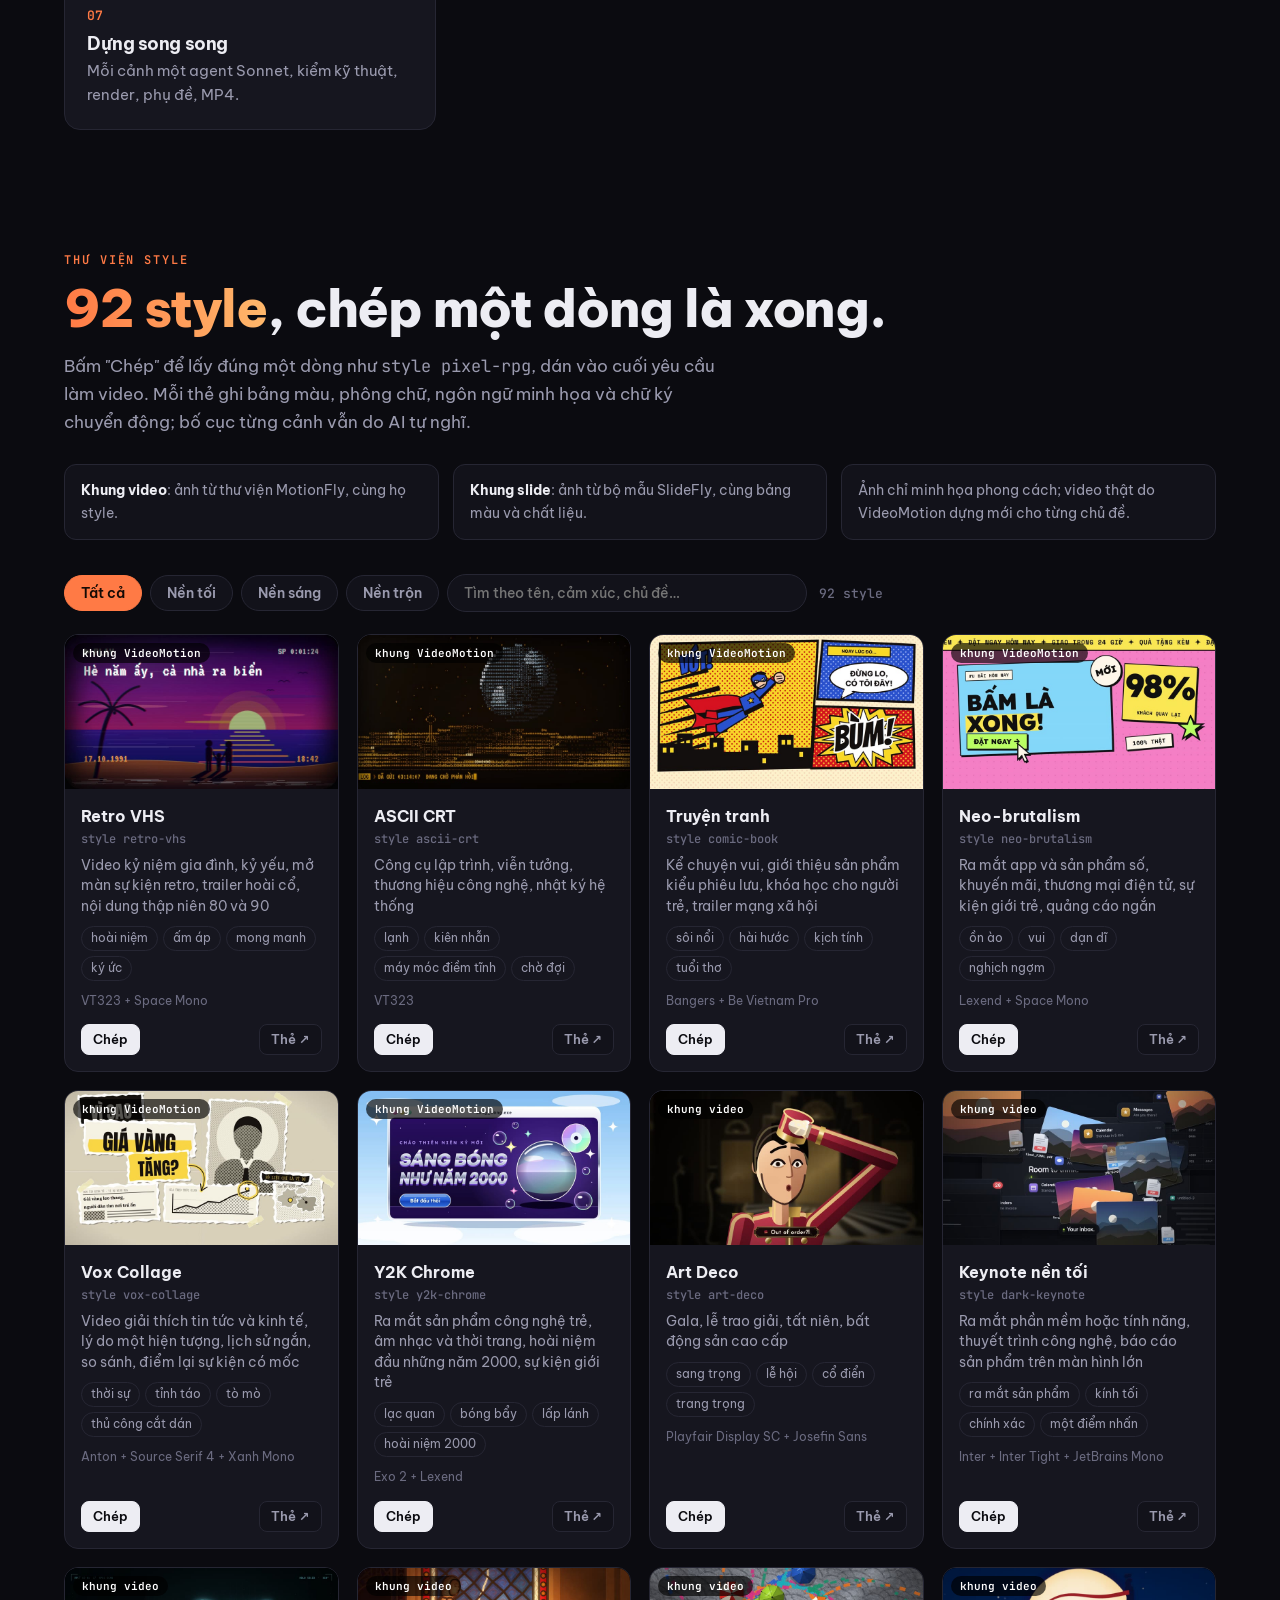
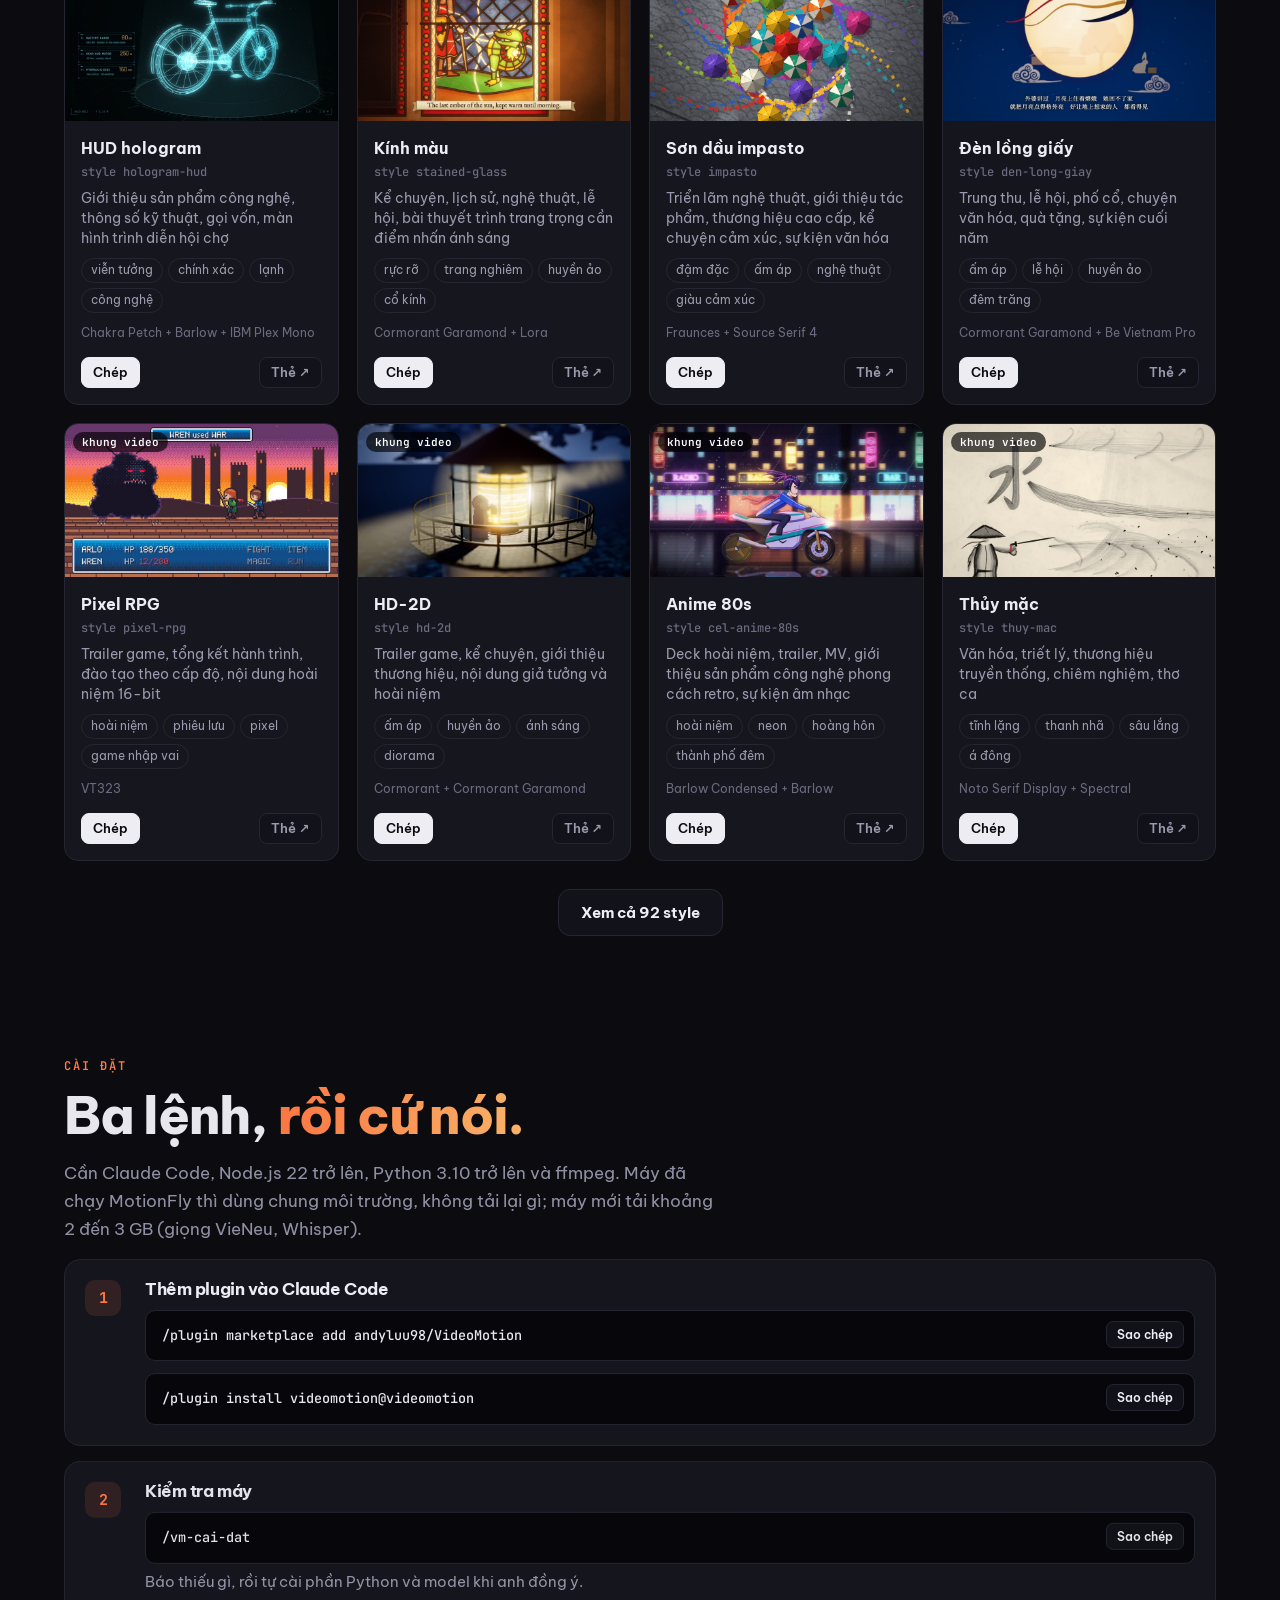
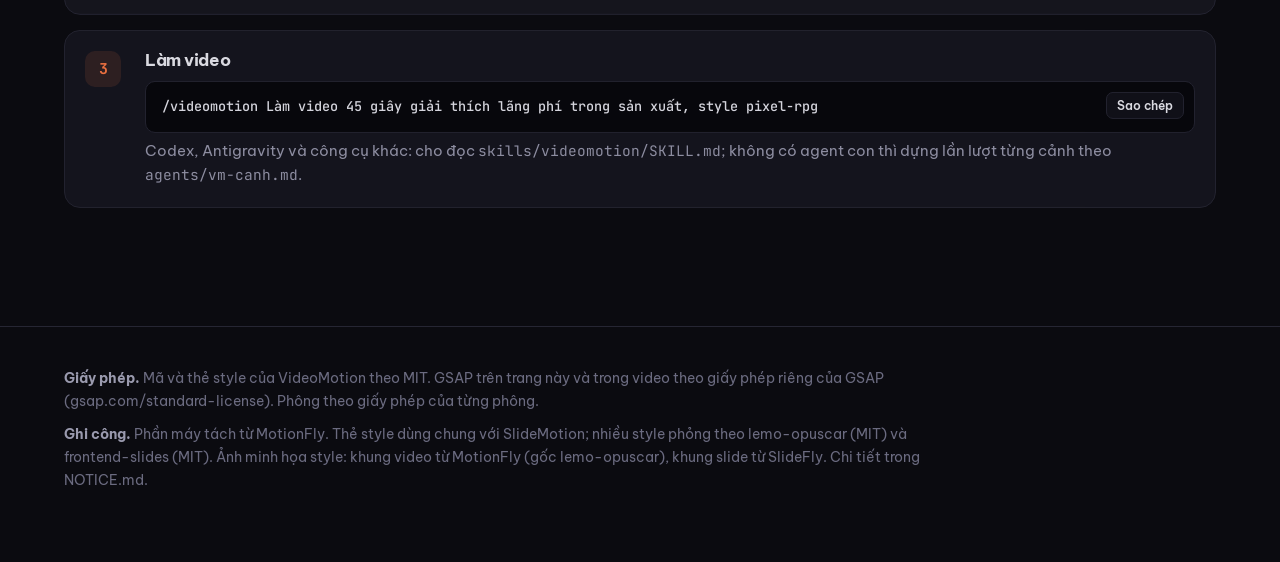
==== commit 2db08214: "Thêm style vox-collage (cắt dán kiểu báo chí) có ảnh dựng bằng VideoMotion; build-site giữ ảnh cũ kh" ====
--- a/docs/index.html
+++ b/docs/index.html
@@ -4,7 +4,7 @@
 <meta charset="utf-8">
 <meta name="viewport" content="width=device-width,initial-scale=1">
 <title>VideoMotion: video biết kể</title>
-<meta name="description" content="Plugin Claude Code làm video tiếng Việt: AI làm đạo diễn, 91 style, agent Sonnet dựng từng cảnh song song bằng HyperFrames và GSAP. Không khung dựng sẵn.">
+<meta name="description" content="Plugin Claude Code làm video tiếng Việt: AI làm đạo diễn, 92 style, agent Sonnet dựng từng cảnh song song bằng HyperFrames và GSAP. Không khung dựng sẵn.">
 <meta property="og:image" content="https://andyluu98.github.io/VideoMotion/media/poster.jpg">
 <link rel="icon" href="data:image/svg+xml,%3Csvg xmlns='http://www.w3.org/2000/svg' viewBox='0 0 32 32'%3E%3Crect width='32' height='32' rx='8' fill='%23FF7A45'/%3E%3Crect x='7' y='9' width='14' height='14' rx='2' fill='%23140A05'/%3E%3Cpath d='M21 14l5-3v10l-5-3z' fill='%23140A05'/%3E%3C/svg%3E">
 <link rel="preconnect" href="https://fonts.googleapis.com"><link rel="preconnect" href="https://fonts.gstatic.com" crossorigin>
@@ -26,8 +26,8 @@
     <div>
       <p class="kick">Plugin mã nguồn mở cho Claude Code</p>
       <h1>Video biết <em>kể.</em></h1>
-      <p class="lead">Gõ một câu, <b>AI làm đạo diễn</b>: nghĩ ý tưởng lớn, viết kịch bản, đọc bằng giọng Việt, rồi giao từng cảnh cho <b>agent Sonnet</b> dựng song song bằng GSAP. 91 style, không khung dựng sẵn, ra MP4 có nhạc và phụ đề.</p>
-      <div class="cta"><a class="btn p" href="#cai-dat">Cài vào Claude Code</a><a class="btn" href="#mau">Xem video mẫu</a><a class="btn" href="#style">91 style</a></div>
+      <p class="lead">Gõ một câu, <b>AI làm đạo diễn</b>: nghĩ ý tưởng lớn, viết kịch bản, đọc bằng giọng Việt, rồi giao từng cảnh cho <b>agent Sonnet</b> dựng song song bằng GSAP. 92 style, không khung dựng sẵn, ra MP4 có nhạc và phụ đề.</p>
+      <div class="cta"><a class="btn p" href="#cai-dat">Cài vào Claude Code</a><a class="btn" href="#mau">Xem video mẫu</a><a class="btn" href="#style">92 style</a></div>
       <div class="checks"><span>Miễn phí, giấy phép MIT</span><span>Giọng VieNeu tiếng Việt</span><span>Dọc 9:16 hoặc ngang 16:9</span></div>
     </div>
     <div class="phone">
@@ -58,7 +58,7 @@
     <div class="tw"><table class="cmp">
       <tr><th></th><th>MotionFly</th><th>VideoMotion</th></tr>
       <tr><td>Cách nghĩ</td><td>Hạn mức cứng: 85% hình, tối đa 30 từ mỗi cảnh, thẻ nào cũng phải có SVG</td><td>Ý tưởng lớn, vật xuyên suốt, chuyển động theo động từ của câu; bố cục do người dựng tự nghĩ</td></tr>
-      <tr><td>Style</td><td>43 thẻ tiếng Anh, dài, nhiều luật kỹ thuật</td><td>91 thẻ tiếng Việt ngắn: gu, màu, chữ, chữ ký chuyển động</td></tr>
+      <tr><td>Style</td><td>43 thẻ tiếng Anh, dài, nhiều luật kỹ thuật</td><td>92 thẻ tiếng Việt ngắn: gu, màu, chữ, chữ ký chuyển động</td></tr>
       <tr><td>Phông chữ</td><td>Chỉ Be Vietnam Pro</td><td>Phông riêng của từng style, tải sẵn về dự án</td></tr>
       <tr><td>GSAP</td><td>Bản lõi</td><td>Thêm SplitText, DrawSVG, MotionPath, MorphSVG, ScrambleText</td></tr>
       <tr><td>Agent dựng cảnh</td><td>Theo model phiên chính</td><td>Sonnet mới nhất, effort medium, chạy song song</td></tr>
@@ -82,12 +82,12 @@
 
   <section id="style">
     <p class="kick">Thư viện style</p>
-    <h2><em>91 style</em>, chép một dòng là xong.</h2>
+    <h2><em>92 style</em>, chép một dòng là xong.</h2>
     <p class="sub">Bấm "Chép" để lấy đúng một dòng như <code>style pixel-rpg</code>, dán vào cuối yêu cầu làm video. Mỗi thẻ ghi bảng màu, phông chữ, ngôn ngữ minh họa và chữ ký chuyển động; bố cục từng cảnh vẫn do AI tự nghĩ.</p>
     <div class="how"><div><b>Khung video</b>: ảnh từ thư viện MotionFly, cùng họ style.</div><div><b>Khung slide</b>: ảnh từ bộ mẫu SlideFly, cùng bảng màu và chất liệu.</div><div>Ảnh chỉ minh họa phong cách; video thật do VideoMotion dựng mới cho từng chủ đề.</div></div>
     <div class="filters"><span id="fb"></span><input id="q" type="search" placeholder="Tìm theo tên, cảm xúc, chủ đề…" aria-label="Tìm style"><span class="cnt" id="cnt"></span></div>
     <div class="gal" id="gal"></div>
-    <div class="more" id="more"><button type="button" class="btn">Xem cả 91 style</button></div>
+    <div class="more" id="more"><button type="button" class="btn">Xem cả 92 style</button></div>
   </section>
 
   <section id="cai-dat">
@@ -113,7 +113,7 @@
   <p><b>Ghi công.</b> Phần máy tách từ MotionFly. Thẻ style dùng chung với SlideMotion; nhiều style phỏng theo lemo-opuscar (MIT) và frontend-slides (MIT). Ảnh minh họa style: khung video từ MotionFly (gốc lemo-opuscar), khung slide từ SlideFly. Chi tiết trong NOTICE.md.</p>
 </div></footer>
 
-<script src="styles.js?v=2"></script>
+<script src="styles.js?v=3"></script>
 <script src="assets/gsap.min.js"></script>
 <script src="assets/SplitText.min.js"></script>
 <script src="assets/ScrambleTextPlugin.min.js"></script>
